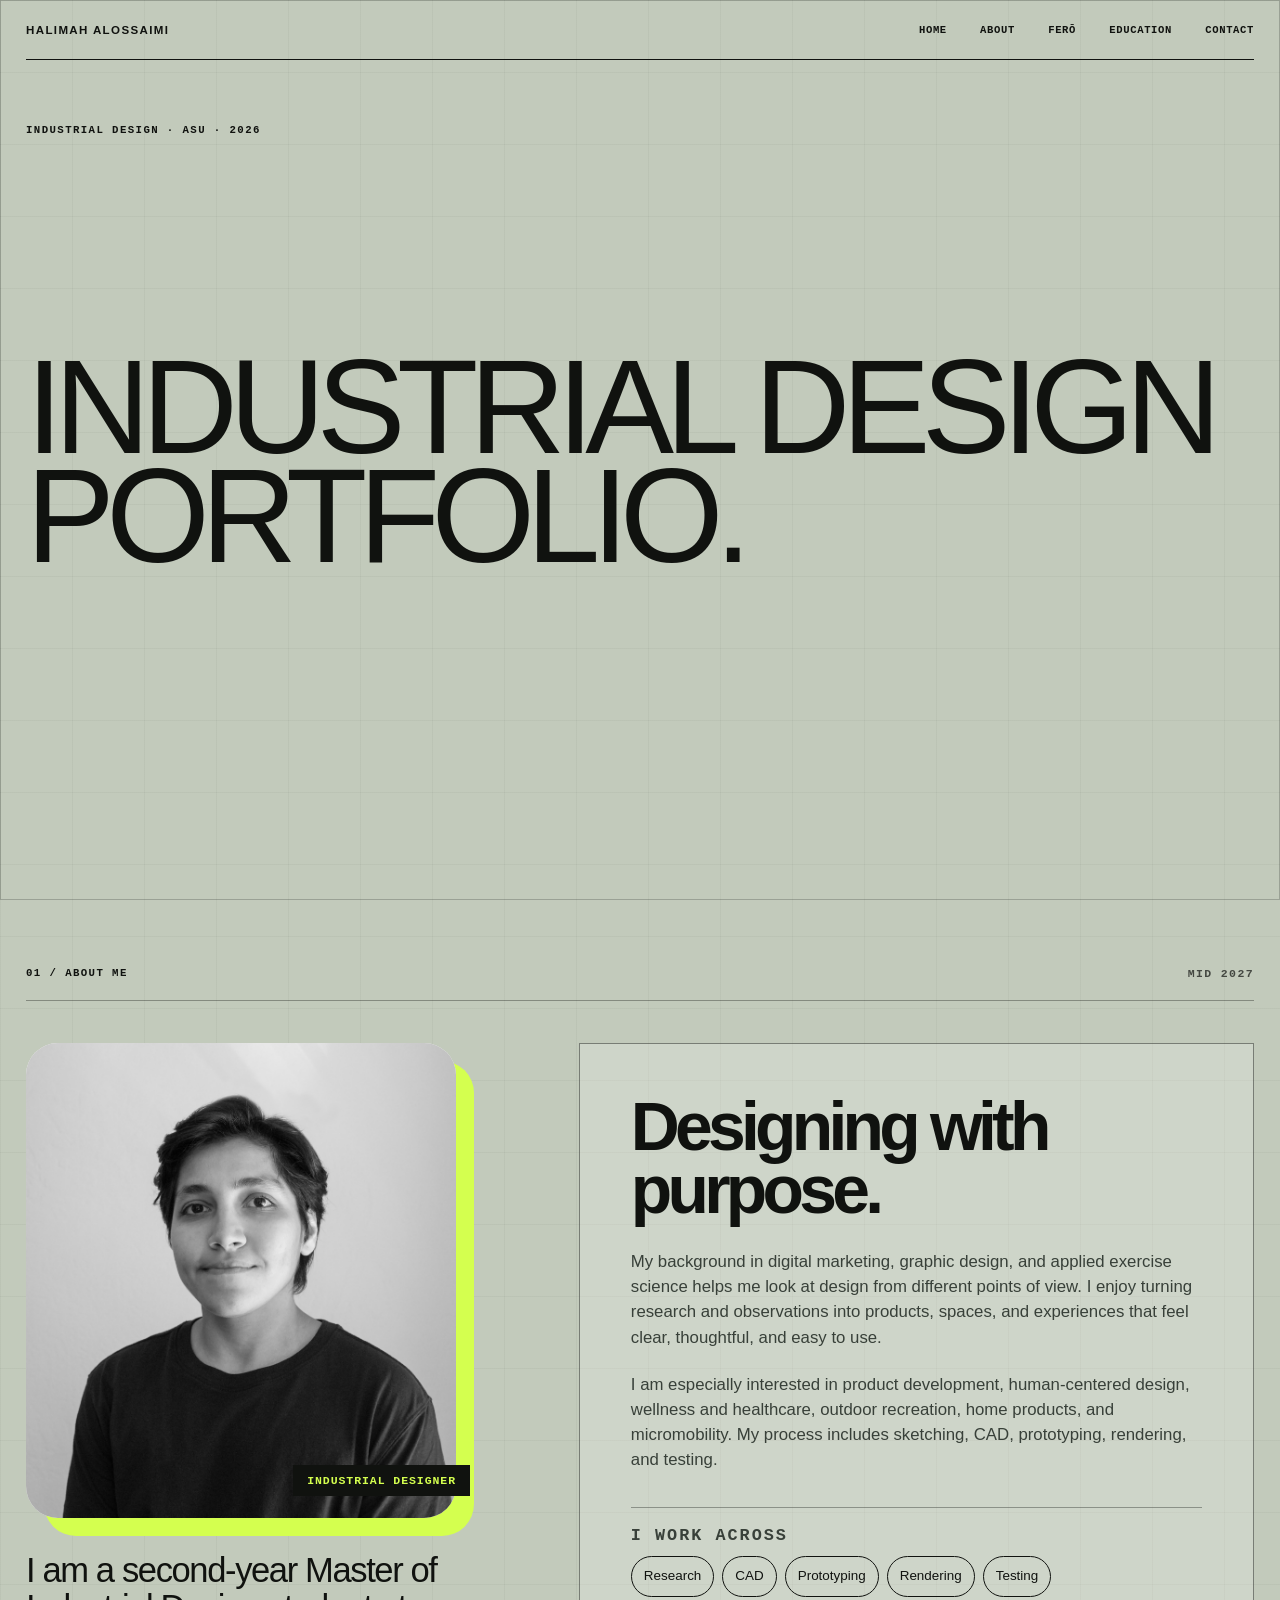
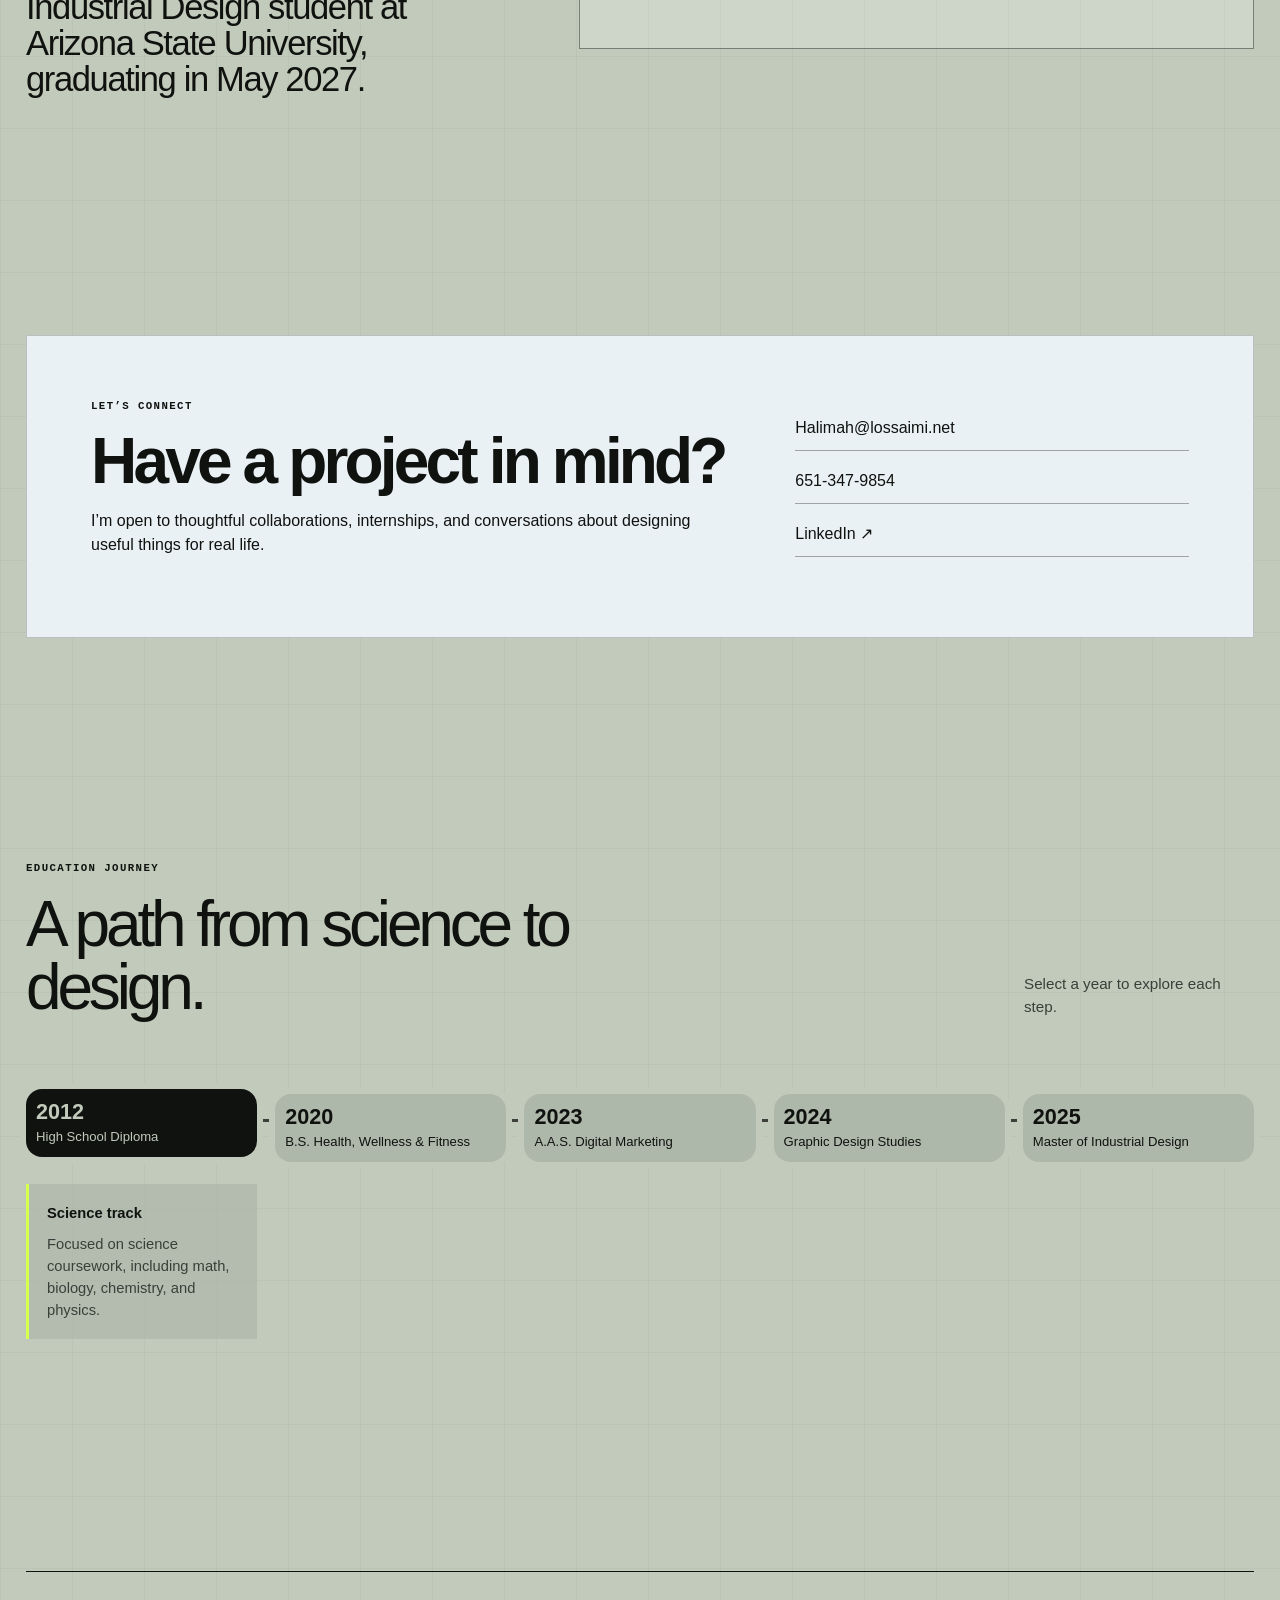
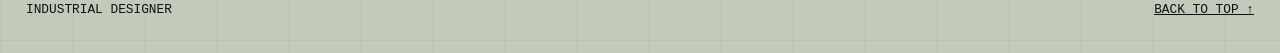
==== index.html @ 32bcb7f8 "Refresh homepage stylesheet for simplified hero" ====
<!doctype html>
<html lang="en">
<head>
  <meta charset="utf-8">
  <meta name="viewport" content="width=device-width, initial-scale=1">
  <meta name="description" content="Industrial design portfolio by Halimah Alossaimi.">
  <title>Halimah Alossaimi — Industrial Design Portfolio</title>
  <link rel="stylesheet" href="styles.css?v=clean-hero">
</head>
<body>
  <header class="site-header">
    <a class="wordmark" href="index.html">Halimah Alossaimi</a>
    <nav aria-label="Primary navigation">
      <a href="index.html">Home</a>
      <a href="#about">About</a>
      <a href="fero.html">Ferō</a>
      <a href="#education">Education</a>
      <a href="#contact">Contact</a>
    </nav>
  </header>

  <main>
    <section class="hero shell">
      <div class="particle-sphere" aria-hidden="true">
        <canvas id="hero-particle-sphere"></canvas>
      </div>
      <p class="eyebrow">Industrial Design · ASU · 2026</p>
      <h1>Industrial Design Portfolio.</h1>
        </section>

    

    <section id="about" class="about-section shell" aria-labelledby="about-title">
      <div class="about-topline">
        <p class="eyebrow">01 / About me</p>
        <p class="about-signature">MID 2027</p>
      </div>
      <div class="about-grid">
        <div class="about-lede">
          <div class="about-image-wrap">
            <img class="about-headshot" src="Headshot_HalimahAlossaimi.jpg?v=full" alt="Portrait of Halimah Alossaimi, an industrial design student.">
            <span class="about-image-label">Industrial designer</span>
          </div>
          <p>I am a second-year Master of Industrial Design student at Arizona State University, graduating in May 2027.</p>
        </div>
        <div class="body-copy about-copy">
          <h2 id="about-title">Designing with purpose.</h2>
          <p>My background in digital marketing, graphic design, and applied exercise science helps me look at design from different points of view. I enjoy turning research and observations into products, spaces, and experiences that feel clear, thoughtful, and easy to use.</p>
          <p>I am especially interested in product development, human-centered design, wellness and healthcare, outdoor recreation, home products, and micromobility. My process includes sketching, CAD, prototyping, rendering, and testing.</p>
          <div class="about-divider"></div>
          <p class="about-process-label">I work across</p>
          <ul class="about-tags" aria-label="Design interests">
            <li>Research</li><li>CAD</li><li>Prototyping</li><li>Rendering</li><li>Testing</li>
          </ul>
        </div>
      </div>
    </section>


    <section id="contact" class="contact-section shell" aria-labelledby="contact-title">
      <div class="contact-card">
        <div>
          <p class="eyebrow">Let’s connect</p>
          <h2 id="contact-title">Have a project in mind?</h2>
          <p>I’m open to thoughtful collaborations, internships, and conversations about designing useful things for real life.</p>
        </div>
        <div class="contact-details">
          <a href="mailto:Halimah@lossaimi.net">Halimah@lossaimi.net</a>
          <a href="tel:+16513479854">651-347-9854</a>
          <a href="https://www.linkedin.com/in/halimahalossaimi" target="_blank" rel="noreferrer">LinkedIn ↗</a>
        </div>
      </div>
    </section>

    <section id="education" class="education-section shell" aria-labelledby="education-title">
      <div class="section-heading">
        <div>
          <p class="eyebrow">Education journey</p>
          <h2 id="education-title">A path from science to design.</h2>
        </div>
        <p class="section-note">Select a year to explore each step.</p>
      </div>
      <div class="education-timeline" role="list">
        <article class="education-item is-active" role="listitem">
          <button class="education-node" type="button" aria-expanded="true" aria-controls="education-detail-2012">
            <span class="education-year">2012</span>
            <span class="education-degree">High School Diploma</span>
          </button>
          <div class="education-detail" id="education-detail-2012">
            <p class="education-focus">Science track</p>
            <p>Focused on science coursework, including math, biology, chemistry, and physics.</p>
          </div>
        </article>
        <article class="education-item" role="listitem">
          <button class="education-node" type="button" aria-expanded="false" aria-controls="education-detail-2020">
            <span class="education-year">2020</span>
            <span class="education-degree">B.S. Health, Wellness &amp; Fitness</span>
          </button>
          <div class="education-detail" id="education-detail-2020" hidden>
            <p class="education-focus">Human-centered foundation</p>
            <p>Human factors, movement science, and ergonomic awareness.</p>
          </div>
        </article>
        <article class="education-item" role="listitem">
          <button class="education-node" type="button" aria-expanded="false" aria-controls="education-detail-2023">
            <span class="education-year">2023</span>
            <span class="education-degree">A.A.S. Digital Marketing</span>
          </button>
          <div class="education-detail" id="education-detail-2023" hidden>
            <p class="education-focus">Communication and strategy</p>
            <p>Marketing strategy, digital communication, and branding fundamentals.</p>
          </div>
        </article>
        <article class="education-item" role="listitem">
          <button class="education-node" type="button" aria-expanded="false" aria-controls="education-detail-2024">
            <span class="education-year">2024</span>
            <span class="education-degree">Graphic Design Studies</span>
          </button>
          <div class="education-detail" id="education-detail-2024" hidden>
            <p class="education-focus">One-year completion</p>
            <p>Visual systems, typography, layout, and digital communication.</p>
          </div>
        </article>
        <article class="education-item" role="listitem">
          <button class="education-node" type="button" aria-expanded="false" aria-controls="education-detail-2025">
            <span class="education-year">2025</span>
            <span class="education-degree">Master of Industrial Design</span>
          </button>
          <div class="education-detail" id="education-detail-2025" hidden>
            <p class="education-focus">Arizona State University · expected May 2027</p>
            <p>Life-centered design, design research, CAD, prototyping, and testing.</p>
          </div>
        </article>
      </div>
    </section>
  </main>

  <footer class="site-footer shell">
    <p>Industrial Designer</p>
    <a href="#top">Back to top ↑</a>
  </footer>
  <script src="particle-sphere.js?v=2"></script>
  <script src="site-motion.js"></script>
  <script src="education-timeline.js?v=1"></script>
</body>
</html>
---- styles.css ----
:root {
  --ink: #302047;
  --muted: #61526e;
  --paper: #fff8ef;
  --panel: #eee4ff;
  --line: #d7c3e8;
  --blue: #7552ba;
  --orange: #e78360;
  --yellow: #f7cb55;
  --green: #83ba9e;
  --max: 1320px;
}

* { box-sizing: border-box; }
html { scroll-behavior: smooth; }
body {
  margin: 0;
  color: var(--ink);
  background: var(--paper);
  font-family: "Avenir Next", Avenir, "Helvetica Neue", Arial, sans-serif;
  line-height: 1.5;
}
img { display: block; width: 100%; height: auto; }
a { color: inherit; }
figure { margin: 0; }

.shell { width: min(calc(100% - 64px), var(--max)); margin-inline: auto; }
.site-header {
  position: relative;
  z-index: 20;
  width: min(calc(100% - 64px), var(--max));
  margin: 0 auto;
  padding: 28px 0;
  display: flex;
  justify-content: space-between;
  align-items: center;
  border-bottom: 1px solid var(--line);
}
.wordmark { font-size: 0.96rem; font-weight: 700; text-decoration: none; letter-spacing: -0.01em; }
.site-header nav { display: flex; gap: 28px; }
.site-header nav a { font-size: 0.83rem; text-decoration: none; color: var(--muted); }
.site-header nav a:hover, .site-header nav a[aria-current="page"] { color: var(--ink); }

.hero { padding: clamp(80px, 13vw, 180px) 0 clamp(72px, 10vw, 140px); }
.eyebrow { margin: 0 0 18px; color: var(--muted); font-size: 0.72rem; font-weight: 700; letter-spacing: 0.13em; text-transform: uppercase; }
h1, h2, h3 { margin: 0; letter-spacing: -0.045em; line-height: 0.98; }
.hero h1 { max-width: 1000px; font-size: clamp(3.2rem, 8vw, 7.6rem); font-weight: 500; }
.hero-copy { max-width: 620px; margin: 32px 0 0; color: var(--muted); font-size: clamp(1.05rem, 2vw, 1.35rem); }

.flower-section { padding-bottom: clamp(100px, 12vw, 170px); }
.section-heading { display: flex; justify-content: space-between; align-items: end; gap: 32px; margin-bottom: 36px; }
.section-heading h2, .two-column-text h2 { max-width: 730px; font-size: clamp(2.1rem, 5vw, 4.5rem); font-weight: 500; }
.compact-heading h2 { font-size: clamp(2rem, 4vw, 3.4rem); }
.instruction, .section-note { max-width: 430px; margin: 0; color: var(--muted); font-size: 0.95rem; }
.flower-field {
  position: relative;
  min-height: min(64vh, 680px);
  overflow: hidden;
  cursor: crosshair;
  touch-action: manipulation;
  border: 1px solid var(--line);
  border-radius: 28px;
  background:
    linear-gradient(180deg, rgba(138,164,188,.09), rgba(255,255,255,.25) 45%, rgba(127,157,132,.12)),
    var(--panel);
  isolation: isolate;
}
.flower-field:focus-visible { outline: 3px solid var(--blue); outline-offset: 4px; }
.field-note { position: absolute; left: 24px; bottom: 18px; color: #778079; font-size: 0.72rem; letter-spacing: 0.08em; text-transform: uppercase; }
.flower { position: absolute; width: 1px; height: 1px; pointer-events: none; animation: none; }
.petal { position: absolute; left: 50%; top: 50%; width: var(--pw); height: var(--ph); margin-left: calc(var(--pw) / -2); margin-top: calc(var(--ph) * -1); transform-origin: 50% 100%; background: hsl(var(--hue) 72% 66% / .92); border: 1px solid hsl(var(--hue) 45% 48% / .32); }
.flower.rounded .petal { border-radius: 55% 55% 45% 45%; }
.flower.pointed .petal { border-radius: 75% 12% 75% 18%; }
.flower.lobed .petal { border-radius: 65% 35% 62% 38% / 55% 52% 48% 45%; box-shadow: inset 6px 0 0 rgba(255,255,255,.11); }
.flower.narrow .petal { border-radius: 80% 20% 75% 25%; }
.flower-center { position: absolute; left: 50%; top: 50%; width: var(--center); height: var(--center); border-radius: 50%; transform: translate(-50%,-50%); background: hsl(var(--center-hue) 78% 60%); border: 2px solid rgba(71,57,28,.16); z-index: 2; }
@keyframes bloom { from { opacity: 0; transform: scale(.18) rotate(-8deg); } to { opacity: 1; transform: scale(1) rotate(0); } }
@media (prefers-reduced-motion: reduce) { html { scroll-behavior: auto; } .flower { animation: none; } }

.work-section { padding-bottom: clamp(100px, 12vw, 170px); }
.project-grid { display: grid; grid-template-columns: 1fr 1fr; gap: clamp(24px, 4vw, 56px); }
.project-card { text-decoration: none; }
.project-image { overflow: hidden; border-radius: 22px; background: var(--panel); }
.project-image.square { aspect-ratio: 1; }
.project-image.landscape { aspect-ratio: 1; }
.project-image img { height: 100%; object-fit: contain; transition: transform .5s ease; }
.project-image.landscape img { object-position: center; }
.project-card:hover .project-image img { transform: scale(1.025); }
.project-meta { display: flex; justify-content: space-between; align-items: end; padding-top: 18px; }
.project-type { margin: 0 0 8px; color: var(--muted); font-size: 0.77rem; text-transform: uppercase; letter-spacing: .08em; }
.project-meta h3 { font-size: clamp(1.65rem, 3vw, 2.6rem); font-weight: 500; }
.project-meta span { font-size: 1.5rem; }

.project-hero { padding: clamp(64px, 9vw, 120px) 0 0; }
.project-intro { display: grid; grid-template-columns: 1.25fr .75fr; gap: clamp(48px, 9vw, 130px); align-items: end; margin-bottom: clamp(56px, 8vw, 100px); }
.project-intro h1 { font-size: clamp(4rem, 10vw, 9rem); font-weight: 500; }
.project-intro > p { max-width: 520px; margin: 0; color: var(--muted); font-size: clamp(1rem, 1.7vw, 1.25rem); }
.album-feature { width: min(100%, 980px); margin-inline: auto; }
.album-feature img { border-radius: 20px; }
figcaption { padding-top: 12px; color: var(--muted); font-size: 0.76rem; }
.hero-wide img, .wide-media img { border-radius: 20px; }
.hero-wide img { aspect-ratio: 16 / 9; object-fit: cover; }

.case-section { padding-top: clamp(100px, 12vw, 170px); }
.two-column-text { display: grid; grid-template-columns: 1fr 1fr; gap: clamp(48px, 9vw, 140px); }
.body-copy p { max-width: 600px; margin: 0 0 22px; color: var(--muted); font-size: clamp(1rem, 1.6vw, 1.2rem); }
.wide-media img { max-height: 780px; object-fit: cover; }
.iteration-grid { display: grid; grid-template-columns: repeat(4, 1fr); gap: 20px; }
.iteration-grid img, .plan-grid img, .environment-grid img { border-radius: 16px; }
.plan-grid { display: grid; grid-template-columns: 1fr 1fr; gap: 24px; }
.environment-grid { display: grid; grid-template-columns: 1.45fr .8fr; gap: 24px; align-items: start; }
.environment-grid img { aspect-ratio: 16/10; object-fit: cover; }
.environment-grid figure:last-child img { aspect-ratio: 4/5; }
.reflection-block { margin-top: clamp(100px, 12vw, 170px); padding: clamp(48px, 7vw, 90px); border-radius: 28px; background: #e3d7fa; }
.reflection-block h2 { max-width: 980px; font-size: clamp(2.2rem, 5.5vw, 5rem); font-weight: 500; }
.reflection-block > p:not(.eyebrow) { max-width: 720px; margin: 32px 0 0; color: #514060; font-size: clamp(1rem, 1.7vw, 1.25rem); }
.reflection-block .disclaimer { font-size: .82rem !important; }
.project-next { display: flex; justify-content: space-between; gap: 24px; padding-top: 80px; }
.project-next a { text-decoration-thickness: 1px; text-underline-offset: 5px; }
.site-footer { display: flex; justify-content: space-between; gap: 24px; margin-top: 120px; padding: 28px 0 34px; border-top: 1px solid var(--line); color: var(--muted); font-size: .8rem; }
.site-footer p { margin: 0; }

@media (max-width: 780px) {
  .shell, .site-header { width: min(calc(100% - 36px), var(--max)); }
  .site-header { padding: 22px 0; align-items: flex-start; }
  .site-header nav { gap: 9px; flex-direction: column; align-items: flex-end; }
  .site-header nav a { font-size: .75rem; }
  .hero { padding-top: 70px; }
  .hero h1 { font-size: clamp(2.7rem, 14.4vw, 4.8rem); }
  .section-heading, .project-intro, .two-column-text { display: grid; grid-template-columns: 1fr; gap: 24px; }
  .flower-field { min-height: 520px; border-radius: 20px; }
  .project-grid, .plan-grid, .environment-grid { grid-template-columns: 1fr; gap: 44px; }
  .project-image.landscape { aspect-ratio: 1.15; }
  .project-intro h1 { font-size: clamp(3.5rem, 18vw, 6rem); }
  .iteration-grid { grid-template-columns: 1fr 1fr; }
  .environment-grid figure:last-child img { aspect-ratio: 16/10; }
  .reflection-block { padding: 36px 24px; border-radius: 20px; }
  .project-next, .site-footer { flex-direction: column; align-items: flex-start; }
  .site-footer { margin-top: 90px; }
}

/* Playful portfolio palette */
body { background: radial-gradient(ellipse at 90% 0%, #eedfff 0%, transparent 42rem), radial-gradient(ellipse at 0% 32rem, #ffe3ca 0%, transparent 38rem), var(--paper); }
.hero h1, .project-intro h1 { color: #68459b; }
.eyebrow { color: #76502f; }
.site-header nav { gap: 12px; flex-wrap: wrap; justify-content: flex-end; }
.site-header nav a { display: inline-block; padding: 9px 15px; border-radius: 999px; background: #eee1ff; color: #493164; }
.site-header nav a:nth-child(2) { background: #ffd8c8; color: #713c32; }
.site-header nav a:nth-child(3) { background: #d9eee1; color: #2d5941; }
.site-header nav a:nth-child(4) { background: #ffe39b; color: #5d461d; }
.site-header nav a:hover, .site-header nav a[aria-current="page"] { background: #68459b; color: #fff; }
a:focus-visible { outline: 3px solid #68459b; outline-offset: 4px; }
.flower-field { background: linear-gradient(150deg, #e7d9ff 0%, #ffe5d8 50%, #e2efcc 100%); border-color: #cbb4e4; }
.instruction { padding: 10px 16px; border-radius: 999px; background: #ffe39b; color: #65491d; }
.project-card { background: #ffe3d4; border-radius: 24px; padding: 16px; }
.project-card:nth-child(2) { background: #dceee0; }
.project-card:nth-child(3) { background: #e6dcfa; }
.project-meta { padding: 18px 4px 8px; }
.project-card:first-child h3 { color: #8a3e38; }
.project-card:nth-child(2) h3 { color: #2f6049; }
.project-card:nth-child(3) h3 { color: #68459b; }
.reflection-block { background: linear-gradient(120deg, #e5d7fb, #f8dfeb); }
.project-next a { padding: 12px 20px; border-radius: 999px; background: #ffe39b; color: #59401d; }
.site-footer { border-top: 3px solid #d7c3e8; }
::selection { background: #f7cb55; color: #302047; }
.proposal-preview { position: relative; display: flex; flex-direction: column; justify-content: center; align-items: center; padding: 30px; background: #2f2144; color: #fff8ef; }
.preview-kicker { position: absolute; top: 24px; left: 24px; font: 700 .68rem/1 monospace; color: #f7cb55; letter-spacing: .08em; }
.preview-object, .preview-shadow { font-size: clamp(3.2rem, 7vw, 6.5rem); font-weight: 800; letter-spacing: -.07em; line-height: .75; }
.preview-shadow { color: #e78360; opacity: .75; transform: translate(10px, -6px); }
.preview-question { position: absolute; bottom: 24px; font-size: .82rem; }

/* MISREAD proposal */
.proposal-page { --proposal-dark:#2f2144; --proposal-cream:#fff8ef; --proposal-coral:#e78360; --proposal-yellow:#f7cb55; --proposal-green:#83ba9e; }
.proposal-hero { padding: clamp(70px, 10vw, 135px) 0 90px; }
.proposal-title-block { max-width: 980px; margin-bottom: 54px; }
.proposal-title-block h1 { font-size: clamp(5rem, 15vw, 12rem); font-weight: 800; color: var(--proposal-dark); letter-spacing: -.085em; }
.proposal-title-block h1 span { color: var(--proposal-coral); }
.proposal-tagline { max-width: 680px; margin: 30px 0 0; font-size: clamp(1.25rem, 2.6vw, 2rem); color: var(--muted); }
.misread-visual { position: relative; min-height: 610px; display: grid; grid-template-columns: 1.15fr .85fr; overflow: hidden; border-radius: 30px; background: var(--proposal-dark); color: var(--proposal-cream); box-shadow: 0 28px 80px rgba(48,32,71,.18); }
.system-bar { position: absolute; z-index: 4; inset: 0 0 auto; display: flex; justify-content: space-between; padding: 20px 24px; border-bottom: 1px solid rgba(255,255,255,.18); font: 700 .72rem/1 monospace; letter-spacing: .1em; }
.pulse-dot { color: var(--proposal-yellow); }
.scan-object { position: relative; display: grid; place-items: center; background: #f1e7ff; overflow: hidden; }
.object-cup { position: relative; width: 210px; height: 190px; border: 12px solid var(--proposal-dark); border-radius: 10px 10px 75px 75px; background: #fff8ef; transform: rotate(-3deg); }
.object-cup i { position: absolute; right: -78px; top: 32px; width: 76px; height: 82px; border: 12px solid var(--proposal-dark); border-left: 0; border-radius: 0 50% 50% 0; }
.scan-line { position: absolute; left: 0; right: 0; height: 4px; background: var(--proposal-coral); box-shadow: 0 0 24px var(--proposal-coral); animation: scan 3s ease-in-out infinite; }
@keyframes scan { 0%,100% { top: 22%; } 50% { top: 78%; } }
.system-result { display: flex; flex-direction: column; justify-content: center; padding: 70px; }
.system-result small, .system-result span { font: 700 .7rem/1.4 monospace; color: var(--proposal-yellow); letter-spacing: .1em; }
.system-result strong { margin: 24px 0; font-size: clamp(3rem, 6vw, 6rem); line-height: .88; letter-spacing: -.06em; color: var(--proposal-coral); text-shadow: 7px 7px 0 rgba(247,203,85,.18); }
.visual-actions { position: absolute; right: 28px; bottom: 26px; display: flex; gap: 10px; }
.visual-actions span { padding: 10px 14px; border: 1px solid rgba(255,255,255,.35); border-radius: 999px; font: 700 .64rem/1 monospace; }
.hero-experience { max-width: 840px; margin: 42px 0 0 auto; color: var(--muted); font-size: clamp(1.05rem, 1.8vw, 1.35rem); }
.proposal-index { position: sticky; top: 0; z-index: 10; display: flex; gap: 9px; overflow-x: auto; padding-top: 16px; padding-bottom: 16px; background: rgba(255,248,239,.92); backdrop-filter: blur(12px); border-block: 1px solid var(--line); }
.proposal-index a { flex: 0 0 auto; padding: 9px 13px; border-radius: 999px; text-decoration: none; background: #eee1ff; font-size: .74rem; }
.proposal-section { padding-top: clamp(100px, 13vw, 180px); scroll-margin-top: 80px; }
.proposal-section-head { display: grid; grid-template-columns: 90px 1fr; gap: 24px; margin-bottom: 60px; }
.section-number { margin: 0; font: 700 1rem/1 monospace; color: var(--proposal-coral); }
.proposal-section h2 { max-width: 930px; font-size: clamp(3rem, 7vw, 6.6rem); font-weight: 500; }
.proposal-section h3 { font-size: clamp(1.5rem, 3vw, 2.4rem); font-weight: 500; line-height: 1.05; }
.proposal-section h4 { margin: 14px 0 8px; font-size: 1.2rem; }
.case-study-lead { display: grid; grid-template-columns: .72fr 1.28fr; gap: clamp(40px, 8vw, 120px); align-items: center; }
.case-study-mark { aspect-ratio: 1; display: grid; place-content: center; text-align: center; position: relative; border-radius: 50%; background: var(--proposal-yellow); color: var(--proposal-dark); }
.case-study-mark span { font-size: clamp(5rem, 12vw, 10rem); font-weight: 800; line-height: .8; }
.case-study-mark small { margin-top: 20px; font: 700 .78rem/1 monospace; letter-spacing: .18em; }
.case-study-mark .scribble { position: absolute; right: 6%; bottom: 4%; font-size: 7rem; color: var(--proposal-coral); transform: rotate(-14deg); }
.source-links { display: flex; flex-wrap: wrap; gap: 10px; margin-top: 28px; }
.source-links a { padding: 10px 15px; border-radius: 999px; background: #eee1ff; text-underline-offset: 3px; font-size: .8rem; }
.proposal-subsection { padding-top: 90px; }
.moment-grid, .evidence-grid, .concept-grid { display: grid; grid-template-columns: repeat(3,1fr); gap: 18px; margin-top: 30px; }
.moment-grid article, .evidence-card, .concept-grid article { min-height: 260px; padding: 30px; border-radius: 22px; background: #eee1ff; }
.moment-grid article:nth-child(2), .evidence-card:nth-child(2), .concept-grid article:nth-child(2) { background: #ffe0d2; }
.moment-grid article:nth-child(3), .evidence-card:nth-child(3), .concept-grid article:nth-child(3) { background: #dceee0; }
.moment-grid article > span { font: 700 .8rem/1 monospace; color: var(--proposal-coral); }
.moment-grid p, .evidence-card p, .concept-grid p { color: var(--muted); }
.event-list { list-style: none; margin: 30px 0 0; padding: 0; border-top: 1px solid var(--line); }
.event-list li { display: grid; grid-template-columns: 70px 1fr; padding: 20px 0; border-bottom: 1px solid var(--line); font-size: clamp(1rem, 2vw, 1.3rem); }
.event-list span { font: 700 .8rem/1.8 monospace; color: var(--proposal-coral); }
.exchange { margin-top: 56px; padding: clamp(30px, 5vw, 65px); border-radius: 28px; background: var(--proposal-dark); color: var(--proposal-cream); }
.exchange-line { display: grid; grid-template-columns: 62px 1fr; gap: 24px; padding: 20px 0; border-bottom: 1px solid rgba(255,255,255,.14); }
.exchange-line:last-child { border: 0; }
.exchange-line span { font: 700 .75rem/1.6 monospace; color: var(--proposal-yellow); }
.exchange-line p { max-width: 820px; margin: 0; font-size: clamp(1rem, 1.7vw, 1.25rem); }
.me-line p { color: #ffd7c7; }
.decision-callout { margin-top: 24px; padding: clamp(30px, 5vw, 65px); border-radius: 28px; background: var(--proposal-yellow); }
.decision-callout > p:last-child { max-width: 900px; margin: 0; font-size: clamp(1.3rem, 3vw, 2.3rem); line-height: 1.2; }
.concept-grid { grid-template-columns: 1fr 1fr; }
.concept-grid article:nth-child(4) { background: #fff0b9; }
.flowchart { display: grid; grid-template-columns: 1fr auto 1fr auto 1fr auto 1fr auto 1fr; gap: 10px; align-items: center; padding: 34px; overflow-x: auto; border-radius: 24px; background: var(--proposal-dark); color: var(--proposal-cream); }
.flowchart > div { min-width: 150px; }
.flowchart small { font: 700 .62rem/1 monospace; color: var(--proposal-yellow); }
.flowchart strong { display: block; margin-top: 12px; font-size: 1.35rem; }
.flowchart p { margin: 7px 0 0; color: #cfc4da; font-size: .78rem; }
.flowchart i { color: var(--proposal-coral); font-style: normal; font-size: 1.5rem; }
.storyboard { display: grid; grid-template-columns: repeat(5,1fr); gap: 14px; margin-top: 54px; }
.story-frame { aspect-ratio: 4/5; display: flex; flex-direction: column; justify-content: space-between; padding: 18px; border-radius: 18px; background: #eee1ff; overflow: hidden; }
.story-frame span { font: 700 .58rem/1 monospace; }
.story-frame b { font-size: clamp(1.2rem, 2.5vw, 2rem); line-height: .95; }
.story-frame em { align-self: flex-end; font-style: normal; font-size: 2.3rem; color: var(--proposal-coral); }
.frame-three, .frame-four { background: var(--proposal-dark); color: var(--proposal-cream); }
.frame-four b { color: var(--proposal-coral); text-shadow: 5px 5px 0 rgba(247,203,85,.2); }
.frame-five { background: var(--proposal-green); }
.controls-row { display: grid; grid-template-columns: repeat(4,1fr); gap: 12px; margin-top: 44px; }
.controls-row span { padding: 18px; border-top: 3px solid var(--proposal-coral); color: var(--muted); font-size: .82rem; }
.controls-row b { display: block; margin-bottom: 7px; color: var(--ink); }
.style-grid { display: grid; grid-template-columns: 1fr 1fr; gap: 18px; }
.style-grid > article { min-height: 330px; padding: 30px; border-radius: 22px; background: #eee1ff; }
.style-grid > article:nth-child(2) { background: #ffe0d2; }
.style-grid > article:nth-child(3) { background: #dceee0; }
.style-grid > article:nth-child(4) { background: #fff0b9; }
.style-grid p { color: var(--muted); }
.swatches { display: grid; grid-template-columns: repeat(5,1fr); gap: 6px; margin: 28px 0; }
.swatches span { min-height: 125px; display: flex; align-items: flex-end; padding: 8px; background: var(--swatch); border: 1px solid rgba(48,32,71,.15); border-radius: 12px; font: 700 .58rem/1 monospace; }
.type-sample { margin-top: 28px; }
.type-sample span { font: 700 .68rem/1 monospace; color: var(--proposal-coral); }
.type-sample strong { display: block; max-width: 480px; margin: 22px 0; font-size: clamp(2.2rem, 4vw, 4rem); line-height: .9; }
.motion-sample { position: relative; min-height: 150px; margin: 22px 0; display: grid; place-content: center; }
.motion-sample span { grid-area: 1/1; font-size: 4rem; font-weight: 800; }
.motion-sample span:nth-child(2) { color: var(--proposal-coral); transform: translate(15px,9px); opacity: .7; }
.motion-sample i { position: absolute; left: 8%; right: 8%; top: 50%; height: 3px; background: var(--proposal-yellow); }
.sound-list { list-style: none; padding: 0; }
.sound-list li { padding: 12px 0; border-bottom: 1px solid rgba(48,32,71,.15); }
.reference-strip { margin-top: 24px; padding: 28px; border: 1px solid var(--line); border-radius: 20px; }
.reference-strip p { margin: 8px 0; color: var(--muted); }
.week-grid { display: grid; grid-template-columns: 1fr 1fr; gap: 20px; }
.week-grid article { padding: clamp(30px, 5vw, 58px); border-radius: 28px; background: #eee1ff; }
.week-grid article:nth-child(2) { background: #dceee0; }
.week-grid article > span { font: 700 .72rem/1 monospace; color: var(--proposal-coral); }
.week-grid ul { padding-left: 20px; color: var(--muted); }
.week-grid li { margin: 10px 0; }
.week-grid p { margin-top: 28px; }

@media (max-width: 900px) {
  .misread-visual { grid-template-columns: 1fr; }
  .scan-object { min-height: 360px; }
  .system-result { min-height: 300px; padding: 44px; }
  .case-study-lead, .style-grid, .week-grid { grid-template-columns: 1fr; }
  .case-study-mark { width: min(100%, 440px); justify-self: center; }
  .moment-grid, .evidence-grid { grid-template-columns: 1fr; }
  .storyboard { grid-template-columns: repeat(2,1fr); }
  .controls-row { grid-template-columns: 1fr 1fr; }
}
@media (max-width: 780px) {
  .site-header nav { gap: 6px; max-width: 65%; }
  .site-header nav a { padding: 6px 11px; }
  .project-card { padding: 12px; }
  .proposal-section-head { grid-template-columns: 44px 1fr; }
  .proposal-title-block h1 { font-size: clamp(4rem, 24vw, 7rem); }
  .concept-grid { grid-template-columns: 1fr; }
}
@media (max-width: 520px) {
  .storyboard, .controls-row { grid-template-columns: 1fr; }
  .misread-visual { min-height: 640px; }
  .system-result { padding: 34px 24px 70px; }
  .visual-actions { left: 20px; right: auto; }
  .proposal-section-head { display: block; }
  .section-number { margin-bottom: 16px; }
  .swatches { grid-template-columns: repeat(2,1fr); }
  .swatches span { min-height: 90px; }
}

@media (max-width: 480px) {
  .iteration-grid { grid-template-columns: 1fr; gap: 34px; }
  .album-feature img, .hero-wide img, .wide-media img { border-radius: 14px; }
}

/* Same Street proposal */
.same-street-page {
  --street-ink: #302443;
  --street-human: #7ec8c8;
  --street-sunset: #ffd5ae;
  --street-zombie: #9bd35b;
  --street-attack: #ff704d;
  --street-night: #3b315c;
}
.same-street-page .proposal-title-block h1 { line-height: .78; }
.same-street-page .proposal-title-block h1 span { color: var(--street-attack); }
.street-visual {
  position: relative;
  min-height: 650px;
  overflow: hidden;
  border: 10px solid var(--street-ink);
  border-radius: 32px;
  background: linear-gradient(#93d9db 0 58%, #d1e89b 58% 72%, #e9b985 72%);
  box-shadow: 0 28px 80px rgba(48,32,71,.18);
  transition: background .45s ease, filter .45s ease;
}
.street-sky { position: absolute; inset: 0 0 42%; background: linear-gradient(#8ed8e2, #ffd4aa); }
.street-sky::after { content:""; position:absolute; right:9%; top:12%; width:90px; aspect-ratio:1; border-radius:50%; background:#ffe76d; box-shadow:0 0 0 20px rgba(255,231,109,.18); }
.cloud { position:absolute; width:120px; height:34px; border-radius:40px; background:rgba(255,255,255,.72); }
.cloud::before,.cloud::after { content:""; position:absolute; border-radius:50%; background:inherit; }
.cloud::before { width:52px; height:52px; left:18px; bottom:0; }
.cloud::after { width:72px; height:72px; right:12px; bottom:0; }
.cloud-a { left:12%; top:15%; }
.cloud-b { left:55%; top:25%; transform:scale(.7); }
.street-houses { position:absolute; left:0; right:0; bottom:28%; height:270px; display:flex; align-items:flex-end; justify-content:space-around; }
.house { position:relative; width:190px; height:145px; border:8px solid var(--street-ink); border-radius:16px 16px 3px 3px; background:#fff3cf; box-shadow:10px 10px 0 rgba(48,36,67,.15); }
.house::before { content:""; position:absolute; z-index:-1; width:138px; height:138px; left:17px; top:-72px; transform:rotate(45deg); border:8px solid var(--street-ink); border-radius:18px; background:#f48d69; }
.house::after { content:""; position:absolute; left:22px; top:52px; width:42px; height:44px; border:6px solid var(--street-ink); background:#8ed8e2; box-shadow:92px 0 0 -6px #8ed8e2, 92px 0 0 0 var(--street-ink); }
.house i { position:absolute; left:76px; bottom:0; width:44px; height:72px; border:6px solid var(--street-ink); border-bottom:0; background:#b57353; }
.house-b { transform:scale(.82); background:#e8ddff; }
.house-b::before { background:#f5c95d; }
.house-c { transform:scale(.7); background:#d9f0bd; }
.tree { position:relative; width:38px; height:120px; border:7px solid var(--street-ink); border-bottom:0; background:#9a6849; }
.tree::before { content:""; position:absolute; left:50%; top:-88px; width:130px; height:130px; border:8px solid var(--street-ink); border-radius:48% 52% 45% 55%; background:#71bf70; transform:translateX(-50%) rotate(-7deg); }
.street-ground { position:absolute; inset:auto 0 0; height:29%; border-top:9px solid var(--street-ink); background:#e8b179; }
.street-ground::before,.street-ground::after { content:""; position:absolute; left:0; right:0; height:7px; background:rgba(48,36,67,.25); }
.street-ground::before { top:35%; }.street-ground::after { top:66%; }
.street-ground span { position:absolute; width:34px; height:13px; border-radius:50%; background:#fff0ca; top:24%; }
.street-ground span:nth-child(1){left:18%}.street-ground span:nth-child(2){left:48%;top:57%}.street-ground span:nth-child(3){left:78%;top:30%}
.runner { position:absolute; z-index:3; bottom:19%; width:78px; height:150px; filter:drop-shadow(8px 10px 0 rgba(48,36,67,.18)); }
.runner i { position:absolute; display:block; border:7px solid var(--street-ink); }
.runner .head { left:14px; top:0; width:58px; height:58px; border-radius:50%; background:#f0af88; }
.runner .head::before { content:""; position:absolute; left:7px; top:-15px; width:40px; height:25px; border-radius:50% 60% 20% 15%; background:var(--street-ink); }
.runner .body { left:20px; top:52px; width:48px; height:62px; border-radius:18px; background:#ffe06f; transform:rotate(-9deg); }
.runner .arm { left:0; top:65px; width:57px; height:19px; border-radius:20px; background:#f0af88; transform:rotate(-30deg); }
.runner .leg { left:23px; top:106px; width:64px; height:22px; border-radius:20px; background:#7157ad; transform:rotate(33deg); }
.human-runner { left:62%; animation:street-run .55s ease-in-out infinite alternate; }
.zombie-runner { transform:scale(.88); }
.zombie-runner .head { background:#9bd35b; }
.zombie-runner .head::after { content:""; position:absolute; right:6px; top:22px; width:7px; height:7px; border-radius:50%; background:var(--street-ink); box-shadow:-20px 0 var(--street-ink); }
.zombie-runner .body { background:#8c6bb9; }
.zombie-runner .arm { background:#9bd35b; transform:rotate(-8deg); }
.zombie-one { left:18%; bottom:18%; animation:street-run .5s ease-in-out infinite alternate-reverse; }
.zombie-two { left:32%; bottom:18%; transform:scale(.78); animation:street-run .62s ease-in-out infinite alternate; }
@keyframes street-run { to { translate:0 -8px; } }
.chase-ui { position:absolute; z-index:6; left:24px; right:24px; top:24px; display:grid; grid-template-columns:1fr auto; gap:8px; align-items:end; padding:17px 20px; border:4px solid var(--street-ink); border-radius:18px; background:rgba(255,248,239,.9); color:var(--street-ink); }
.chase-ui span { font:700 .66rem/1.2 monospace; letter-spacing:.08em; }
.chase-ui strong { grid-row:1/3; grid-column:2; font-size:clamp(2rem,5vw,4.5rem); line-height:.8; letter-spacing:-.06em; color:var(--street-attack); }
.perspective-toggle { position:absolute; z-index:8; right:24px; bottom:24px; padding:13px 18px; border:4px solid var(--street-ink); border-radius:999px; background:#fff8ef; color:var(--street-ink); font:700 .76rem/1 monospace; cursor:pointer; }
.perspective-toggle:hover,.perspective-toggle:focus-visible { background:var(--street-ink); color:#fff; }
.street-visual[data-mode="zombie"] { background:linear-gradient(#6d5790 0 58%, #9bd35b 58% 72%, #5f3b67 72%); filter:saturate(1.15); }
.street-visual[data-mode="zombie"] .street-sky { background:linear-gradient(#6d5790,#ff805d); }
.street-visual[data-mode="zombie"] .human-runner { left:20%; }
.street-visual[data-mode="zombie"] .zombie-one { left:63%; transform:scale(1); }
.street-visual[data-mode="zombie"] .zombie-two { opacity:0; }
.street-visual[data-mode="zombie"] .chase-ui { background:rgba(45,25,65,.9); color:#fff8ef; }
.street-visual[data-mode="zombie"] .chase-ui strong { color:var(--street-zombie); }
.street-case-mark { background:var(--street-human); }
.street-case-mark .run-mark { position:absolute; right:3%; bottom:5%; font-size:6rem; color:var(--street-attack); transform:rotate(-8deg); }
.play-moment-grid { display:grid; grid-template-columns:repeat(3,1fr); gap:18px; margin-top:30px; }
.play-moment-grid figure { overflow:hidden; border:1px solid var(--line); border-radius:20px; background:#fff; }
.play-moment-grid img { aspect-ratio:16/9; object-fit:cover; filter:grayscale(1) sepia(.12) hue-rotate(200deg); }
.play-moment-grid figcaption { min-height:135px; padding:20px; font-size:.84rem; }
.play-moment-grid figcaption b { display:block; margin-bottom:7px; color:var(--ink); font-size:1rem; }
.image-credit { margin-top:12px; color:var(--muted); font-size:.72rem; }
.event-table { margin-top:30px; border:1px solid var(--line); border-radius:20px; overflow:hidden; }
.event-table > div { display:grid; grid-template-columns:.8fr 1fr 1fr; }
.event-table span { padding:18px; border-right:1px solid var(--line); border-bottom:1px solid var(--line); color:var(--muted); }
.event-table span:last-child { border-right:0; }
.event-table > div:last-child span { border-bottom:0; }
.event-table .event-head { background:var(--street-ink); }
.event-table .event-head span { color:#fff8ef; font:700 .7rem/1.2 monospace; text-transform:uppercase; letter-spacing:.06em; }
.street-takeaway { background:var(--street-sunset); }
.narrative-block { display:grid; grid-template-columns:1fr 1fr; gap:40px; margin-top:24px; padding:clamp(30px,5vw,60px); border-radius:26px; background:var(--street-ink); color:#fff8ef; }
.narrative-block p { margin:0; font-size:clamp(1rem,1.8vw,1.3rem); }
.street-storyboard .street-board { position:relative; aspect-ratio:4/5; display:flex; flex-direction:column; justify-content:space-between; overflow:hidden; padding:18px; border-radius:18px; background:#ffd5ae; color:var(--street-ink); }
.street-board span { font:700 .58rem/1 monospace; letter-spacing:.08em; }
.street-board b { position:relative; z-index:2; font-size:clamp(1.15rem,2vw,1.8rem); line-height:.95; }
.street-board em { align-self:flex-end; font-style:normal; font-size:3rem; }
.mini-scene { position:relative; height:55%; border-top:4px solid var(--street-ink); }
.mini-house { position:absolute; left:8%; bottom:0; width:54%; height:56%; background:#fff2cf; border:4px solid var(--street-ink); }
.mini-house::before { content:""; position:absolute; left:12%; top:-32%; width:70%; height:60%; transform:rotate(45deg); background:#ff805d; border:4px solid var(--street-ink); z-index:-1; }
.mini-human,.mini-zombie { position:absolute; bottom:0; width:20px; height:52px; border-radius:20px 20px 7px 7px; border:4px solid var(--street-ink); }
.mini-human { right:23%; background:#ffe06f; }.mini-zombie { right:2%; background:#9bd35b; }
.board-panic { background:#3b315c!important; color:#fff!important; }
.board-attack { background:#9bd35b!important; }
.board-reset { background:#7ec8c8!important; }
.board-ending { background:linear-gradient(135deg,#3b315c 50%,#9bd35b 50%)!important; color:#fff!important; }
.speed-lines { position:absolute; inset:45% 12% auto; height:4px; background:currentColor; box-shadow:0 18px currentColor,0 36px currentColor; transform:skewX(-25deg); opacity:.5; }
.compact-subsection { padding-top:70px; }
.rules-grid { display:grid; grid-template-columns:repeat(3,1fr); gap:12px; margin-top:28px; }
.rules-grid article { padding:22px; border:1px solid var(--line); border-radius:18px; background:rgba(255,255,255,.55); }
.rules-grid b { font-size:1.08rem; }.rules-grid p { margin:8px 0 0; color:var(--muted); font-size:.86rem; }
.perspective-guide { display:grid; grid-template-columns:repeat(3,1fr); gap:16px; margin-bottom:20px; }
.perspective-guide article { min-height:330px; padding:30px; border-radius:22px; }
.perspective-guide span { font:700 .68rem/1 monospace; letter-spacing:.08em; }
.perspective-guide ul { padding-left:20px; }.perspective-guide li { margin:12px 0; }
.human-guide { background:#d8e9ef; }.zombie-guide { background:#dff3b3; }.glitch-guide { background:linear-gradient(135deg,#3b315c 50%,#ff805d 50%); color:#fff; }
.street-swatches span { color:var(--street-ink); }
.role-interface { margin:28px 0; padding:22px; border:4px solid var(--street-ink); border-radius:18px; }
.role-interface span { display:block; font:700 .65rem/1 monospace; }.role-interface strong { display:block; margin:10px 0 20px; font-size:2.6rem; line-height:.8; }
.role-interface i { display:block; height:1px; margin:0 0 20px; background:var(--line); }
.motion-road { position:relative; height:155px; margin:22px 0; overflow:hidden; border-bottom:8px solid var(--street-ink); }
.motion-road i { position:absolute; left:10%; right:10%; height:5px; background:var(--street-attack); transform:skewX(-30deg); }
.motion-road i:nth-child(1){top:35%}.motion-road i:nth-child(2){top:55%;left:25%}.motion-road i:nth-child(3){top:75%;right:40%}
.motion-road b { position:absolute; right:12%; bottom:8px; font-size:4.5rem; color:var(--street-zombie); }
.street-preview { background:linear-gradient(#83cdd5 0 57%,#d5eb9f 57% 72%,#d99569 72%); }
.street-preview-sun { position:absolute; top:17%; right:15%; width:65px; aspect-ratio:1; border-radius:50%; background:#ffe468; }
.street-preview-house { position:absolute; left:50%; bottom:24%; width:40%; height:34%; border:7px solid #302443; background:#fff2cf; transform:translateX(-50%); }
.street-preview-house::before { content:""; position:absolute; left:15%; top:-48%; width:70%; aspect-ratio:1; transform:rotate(45deg); border:7px solid #302443; background:#ff805d; z-index:-1; }
.street-preview-runner,.street-preview-zombie { position:absolute; bottom:20%; font-size:4rem; color:#302443; text-shadow:0 18px 0 #ffe06f; }
.street-preview-runner { right:22%; }.street-preview-zombie { left:20%; text-shadow:0 18px 0 #9bd35b; }

@media (prefers-reduced-motion: reduce) {
  .runner { animation:none; }
  .street-visual { transition:none; }
}
@media (max-width: 900px) {
  .play-moment-grid,.perspective-guide { grid-template-columns:1fr; }
  .play-moment-grid figcaption { min-height:0; }
  .rules-grid { grid-template-columns:1fr 1fr; }
  .street-visual { min-height:580px; }
  .house-c,.tree-b { display:none; }
}
@media (max-width: 650px) {
  .street-visual { min-height:530px; border-width:6px; }
  .street-houses { transform:scale(.72); transform-origin:bottom center; width:140%; left:-20%; }
  .runner { transform:scale(.75); transform-origin:bottom; }
  .zombie-two { display:none; }
  .chase-ui { left:12px; right:12px; top:12px; padding:12px; }
  .chase-ui strong { font-size:1.7rem; }
  .perspective-toggle { right:12px; bottom:12px; }
  .event-table > div { grid-template-columns:1fr; }
  .event-table span { border-right:0; }
  .event-table .event-head { display:none; }
  .event-table > div span::before { display:block; margin-bottom:5px; color:var(--street-attack); font:700 .62rem/1 monospace; }
  .event-table > div span:nth-child(1)::before { content:"PLAYER ACTION"; }
  .event-table > div span:nth-child(2)::before { content:"GAME RESPONSE"; }
  .event-table > div span:nth-child(3)::before { content:"WHAT I LEARNED"; }
  .narrative-block,.rules-grid { grid-template-columns:1fr; }
}

/* Immersive editorial restyle — inspired by the reference's restraint, not its content */
:root {
  --ink: #10120f;
  --muted: #384039;
  --paper: #c2cabb;
  --panel: #aeb8aa;
  --line: rgba(16,18,15,.42);
  --blue: #10120f;
  --orange: #d4ff4f;
  --yellow: #d4ff4f;
  --green: #c2cabb;
  --max: 1500px;
}

html { background: #10120f; }
body {
  min-height: 100vh;
  overflow-x: hidden;
  color: var(--ink);
  background:
    linear-gradient(rgba(16,18,15,.035) 1px, transparent 1px),
    linear-gradient(90deg, rgba(16,18,15,.035) 1px, transparent 1px),
    var(--paper);
  background-size: 72px 72px;
}
body::after {
  content: "";
  position: fixed;
  z-index: 80;
  inset: 0;
  pointer-events: none;
  border: 1px solid rgba(16,18,15,.22);
}
::selection { background: #10120f; color: #d4ff4f; }
.shell { width: min(calc(100% - 52px), var(--max)); }

.site-header {
  position: relative;
  z-index: 50;
  width: min(calc(100% - 52px), var(--max));
  padding: 20px 0 18px;
  border-bottom: 1px solid var(--ink);
  background: transparent;
}
.wordmark {
  font-size: .72rem;
  font-weight: 800;
  letter-spacing: .12em;
  text-transform: uppercase;
}
.site-header nav { gap: clamp(16px,2.6vw,42px); }
.site-header nav a,
.site-header nav a:nth-child(n) {
  position: relative;
  padding: 4px 0;
  border-radius: 0;
  background: transparent;
  color: var(--ink);
  font: 700 .66rem/1.2 "Courier New", monospace;
  letter-spacing: .06em;
  text-transform: uppercase;
}
.site-header nav a::after {
  content: "";
  position: absolute;
  left: 0;
  right: 100%;
  bottom: -5px;
  height: 1px;
  background: currentColor;
  transition: right .3s ease;
}
.site-header nav a:hover,
.site-header nav a[aria-current="page"] { background: transparent; color: var(--ink); }
.site-header nav a:hover::after,
.site-header nav a[aria-current="page"]::after { right: 0; }
a:focus-visible, button:focus-visible { outline: 2px solid var(--ink); outline-offset: 6px; }

.eyebrow {
  color: var(--ink);
  font: 700 .67rem/1.2 "Courier New", monospace;
  letter-spacing: .13em;
}
h1,h2,h3 { font-family: Arial, "Helvetica Neue", sans-serif; letter-spacing: -.065em; }

.hero {
  position: relative;
  min-height: 88vh;
  display: flex;
  flex-direction: column;
  justify-content: center;
  overflow: hidden;
  padding: 100px 0 90px;
  isolation: isolate;
}
.hero::before {
  content: "";
  position: absolute;
  z-index: -1;
  width: clamp(330px,46vw,720px);
  aspect-ratio: 1.15;
  left: 51%;
  top: 49%;
  translate: calc(-50% + var(--pointer-x,0) * 18px) calc(-50% + var(--pointer-y,0) * 14px);
  border-radius: 52% 48% 58% 42% / 44% 58% 42% 56%;
  background:
    radial-gradient(circle at 34% 24%, rgba(255,255,255,.42), transparent 18%),
    radial-gradient(circle at 62% 72%, #727a70 0 12%, transparent 35%),
    radial-gradient(circle at 48% 44%, #afb8aa, #778075 60%, #252a24 100%);
  box-shadow: inset -52px -44px 80px rgba(0,0,0,.32), inset 28px 20px 45px rgba(255,255,255,.18), 0 55px 70px rgba(16,18,15,.22);
  transform: rotate(-7deg);
  transition: translate .8s cubic-bezier(.2,.8,.2,1);
}

.hero h1 {
  position: relative;
  z-index: 2;
  max-width: none;
  color: var(--ink);
  font-size: clamp(4.2rem,10.4vw,10.7rem);
  font-weight: 500;
  line-height: .82;
  text-transform: uppercase;
  mix-blend-mode: multiply;
}
.hero .eyebrow { position: absolute; top: 64px; left: 0; }
.hero-copy {
  position: absolute;
  right: 0;
  bottom: 54px;
  margin: 0;
  color: var(--ink);
  font: 700 .72rem/1.2 "Courier New",monospace;
  letter-spacing: .1em;
  text-transform: uppercase;
}

.flower-section {
  width: min(calc(100% - 52px), var(--max));
  padding: clamp(38px,5vw,72px);
  color: var(--paper);
  background: var(--ink);
  border: 1px solid var(--ink);
}
.flower-section .eyebrow,.flower-section h2 { color: var(--paper); }
.flower-section .section-heading h2 { max-width: 930px; font-size: clamp(3rem,6vw,6rem); text-transform: uppercase; }
.instruction {
  padding: 0 0 6px;
  border-radius: 0;
  border-bottom: 1px solid var(--paper);
  background: transparent;
  color: var(--paper);
  font: 700 .66rem/1.2 "Courier New",monospace;
  text-transform: uppercase;
}
.flower-field {
  min-height: clamp(280px,30vw,420px);
  aspect-ratio: 16 / 5;
  border: 1px solid rgba(194,202,187,.55);
  border-radius: 0;
  background:
    radial-gradient(circle at center, rgba(212,255,79,.13), transparent 38%),
    linear-gradient(rgba(194,202,187,.09) 1px, transparent 1px),
    linear-gradient(90deg, rgba(194,202,187,.09) 1px, transparent 1px),
    #151814;
  background-size: auto,48px 48px,48px 48px,auto;
}
.field-note { color: rgba(194,202,187,.6); font-family:"Courier New",monospace; }
.planted-tree {
  animation: none !important;
  position: absolute;
  z-index: 2;
  display: block;
  height: auto;
  pointer-events: none;
  transform: translate(-50%,-100%);
  transform-origin: 50% 100%;
  animation: bloom .42s cubic-bezier(.2,.9,.25,1.25) both;
}
.planted-tree svg { display:block; width:100%; height:auto; }

.work-section { padding-top: clamp(120px,15vw,220px); }
.work-section .section-heading { margin-bottom: 70px; padding-bottom: 22px; border-bottom: 1px solid var(--ink); }
.work-section .section-heading h2 { max-width: 950px; font-size: clamp(3.4rem,7vw,7.4rem); text-transform: uppercase; }
.project-grid { display: grid; grid-template-columns: 1fr; gap: 1px; background: var(--ink); border: 1px solid var(--ink); }
.project-card,
.project-card:nth-child(n) {
  display: grid;
  grid-template-columns: minmax(0,1.35fr) minmax(260px,.65fr);
  gap: 0;
  padding: 0;
  border-radius: 0;
  background: var(--paper);
  color: var(--ink);
}
.project-card:nth-child(even) .project-image { grid-column: 2; }
.project-card:nth-child(even) .project-meta { grid-column: 1; grid-row: 1; }
.project-image,.project-image.square,.project-image.landscape {
  aspect-ratio: 16/10;
  border-radius: 0;
  background: #242823;
}
.project-image img { filter: grayscale(.92) contrast(1.04); transition: transform .8s cubic-bezier(.2,.8,.2,1),filter .6s ease; }
.project-card:hover .project-image img { transform: scale(1.035); filter: grayscale(0) contrast(1); }
.project-meta {
  min-height: 100%;
  display: flex;
  flex-direction: column;
  justify-content: space-between;
  align-items: flex-start;
  padding: clamp(30px,5vw,72px);
  border-left: 1px solid var(--ink);
}
.project-card:nth-child(even) .project-meta { border-left: 0; border-right: 1px solid var(--ink); }
.project-meta h3 { font-size: clamp(2.5rem,5vw,5.6rem); font-weight: 500; text-transform: uppercase; }
.project-meta span { align-self: flex-end; font-size: 2.6rem; transition: transform .3s ease; }
.project-card:hover .project-meta span { transform: translate(7px,-7px); }
.project-type { color: var(--ink); font-family:"Courier New",monospace; }
.proposal-preview { filter: grayscale(.75); transition: filter .6s ease; }
.project-card:hover .proposal-preview { filter: grayscale(0); }

.project-hero { padding-top: clamp(80px,10vw,140px); }
.project-intro {
  min-height: 48vh;
  grid-template-columns: 1.35fr .65fr;
  align-items: center;
  padding-bottom: 48px;
  border-bottom: 1px solid var(--ink);
}
.project-intro h1 {
  max-width: 1100px;
  color: var(--ink);
  font-size: clamp(5rem,12vw,12rem);
  font-weight: 500;
  line-height: .79;
  text-transform: uppercase;
}
.project-intro > p { color: var(--ink); font-size: clamp(1rem,1.7vw,1.25rem); }
.album-feature,.hero-wide { width: 100%; }
.album-feature img,.hero-wide img,.wide-media img,.iteration-grid img,.plan-grid img,.environment-grid img { border-radius: 0; }
.album-feature img,.hero-wide img { max-height: 90vh; object-fit: cover; filter: grayscale(.38); transition:filter .5s ease; }
.album-feature:hover img,.hero-wide:hover img { filter:grayscale(0); }
figcaption { color: var(--muted); font-family:"Courier New",monospace; text-transform:uppercase; letter-spacing:.04em; }

.case-section { padding-top: clamp(110px,14vw,210px); }
.case-section + .case-section { border-top: 1px solid rgba(16,18,15,.28); }
.two-column-text h2,.case-section .section-heading h2 { font-size: clamp(3.2rem,7vw,7rem); font-weight:500; text-transform:uppercase; }
.body-copy p,.section-note { color: var(--muted); }
.iteration-grid { gap: 1px; background: var(--ink); border:1px solid var(--ink); }
.iteration-grid figure { background:var(--paper); }
.iteration-grid figcaption { padding:14px; }
.plan-grid,.environment-grid { gap:1px; background:var(--ink); border:1px solid var(--ink); }
.plan-grid figure,.environment-grid figure { background:var(--paper); }
.plan-grid figcaption,.environment-grid figcaption { padding:14px; }
.reflection-block {
  background: var(--ink);
  color: var(--paper);
  border-radius: 0;
}
.reflection-block h2,.reflection-block .eyebrow { color:var(--paper); }
.reflection-block > p:not(.eyebrow) { color:#aeb8aa; }
.project-next a {
  padding: 12px 0;
  border-radius: 0;
  border-bottom: 1px solid var(--ink);
  background: transparent;
  color: var(--ink);
  font:700 .68rem/1.2 "Courier New",monospace;
  text-transform:uppercase;
}
.site-footer { border-top:1px solid var(--ink); color:var(--ink); font-family:"Courier New",monospace; text-transform:uppercase; }

/* Proposal pages inherit the same editorial system while preserving project graphics */
.proposal-page { background-color:var(--paper); }
.proposal-hero { padding-top:clamp(95px,11vw,150px); }
.proposal-title-block { max-width:1200px; }
.proposal-title-block h1,.same-street-page .proposal-title-block h1 {
  color:var(--ink);
  font-size:clamp(5.8rem,15vw,14rem);
  font-weight:500;
  line-height:.76;
  text-transform:uppercase;
}
.same-street-page .proposal-title-block h1 span { color:var(--ink); -webkit-text-stroke:1px var(--ink); -webkit-text-fill-color:transparent; }
.proposal-tagline { color:var(--ink); }
.street-visual { border-radius:0; border-color:var(--ink); box-shadow:none; }
.proposal-index {
  background:rgba(16,18,15,.94);
  border:0;
  color:var(--paper);
}
.proposal-index a { border-radius:0; border-right:1px solid rgba(194,202,187,.35); background:transparent; font-family:"Courier New",monospace; text-transform:uppercase; }
.proposal-section { padding-top:clamp(120px,15vw,220px); }
.proposal-section + .proposal-section { margin-top:clamp(100px,12vw,180px); padding-bottom:clamp(80px,10vw,140px); border-top:1px solid var(--ink); }
.proposal-section h2 { font-size:clamp(3.6rem,8vw,8rem); text-transform:uppercase; }
.proposal-section h3 { letter-spacing:-.04em; }
.section-number { color:var(--ink); }
.case-study-mark { background:var(--ink); color:var(--paper); border-radius:50%; }
.street-case-mark { background:var(--ink); }
.source-links a { border-radius:0; border-bottom:1px solid var(--ink); background:transparent; }
.moment-grid article,.evidence-card,.concept-grid article,.style-grid > article,.week-grid article,
.perspective-guide article,.rules-grid article {
  border:1px solid var(--ink);
  border-radius:0;
  background:transparent!important;
  color:var(--ink)!important;
}
.play-moment-grid { gap:1px; background:var(--ink); border:1px solid var(--ink); }
.play-moment-grid figure { border:0; border-radius:0; background:var(--paper); }
.play-moment-grid img { filter:grayscale(1) contrast(1.08); }
.event-table { border-radius:0; border-color:var(--ink); }
.event-table .event-head { background:var(--ink); }
.exchange,.narrative-block,.flowchart { border-radius:0; background:var(--ink); }
.decision-callout { border:1px solid var(--ink); border-radius:0; background:#d4ff4f; }
.street-takeaway { background:transparent; }
.street-storyboard .street-board,.story-frame { border:1px solid var(--ink); border-radius:0; }
.reference-strip { border-radius:0; border-color:var(--ink); }
.swatches span { border-radius:0; border-color:var(--ink); }
.role-interface { border-radius:0; }

.has-js .reveal { opacity:1; transform:none; }
.cursor-halo {
  --cursor-x: -100px;
  --cursor-y: -100px;
  position:fixed;
  z-index:79;
  left:0;
  top:0;
  width:28px;
  height:28px;
  translate:calc(var(--cursor-x) - 50%) calc(var(--cursor-y) - 50%);
  border:1px solid rgba(16,18,15,.7);
  border-radius:50%;
  pointer-events:none;
  mix-blend-mode:multiply;
  transition:width .2s ease,height .2s ease;
}

@media (max-width: 900px) {
  .hero { min-height:78vh; }
  .project-card,.project-card:nth-child(n) { grid-template-columns:1fr; }
  .project-card:nth-child(even) .project-image,.project-card:nth-child(even) .project-meta { grid-column:auto; grid-row:auto; }
  .project-meta,.project-card:nth-child(even) .project-meta { min-height:310px; border:0; border-top:1px solid var(--ink); }
  .project-intro { grid-template-columns:1fr; min-height:0; }
  .project-intro > p { padding-top:24px; }
}
@media (max-width: 780px) {
  .shell,.site-header,.flower-section { width:min(calc(100% - 28px),var(--max)); }
  .site-header nav { max-width:68%; gap:6px 14px; }
  .site-header nav a,.site-header nav a:nth-child(n) { padding:2px 0; font-size:.58rem; }
  .hero { min-height:72vh; padding-top:90px; }
  .hero .eyebrow { top:36px; }
  .hero h1 { font-size:clamp(3.3rem,16vw,6.5rem); }
  .hero::before { width:78vw; opacity:.82; }
  .hero::after { white-space:normal; line-height:1.8; }
  .flower-section { padding:28px 18px; }
  .flower-field { min-height:260px; aspect-ratio:16 / 7; }
  .work-section .section-heading h2 { font-size:clamp(3rem,13vw,5.5rem); }
  .project-meta { min-height:250px; padding:28px 22px; }
  .project-intro h1 { font-size:clamp(4.5rem,19vw,7.5rem); }
  .iteration-grid { gap:1px; }
  .proposal-title-block h1,.same-street-page .proposal-title-block h1 { font-size:clamp(4.7rem,22vw,8rem); }
  .proposal-section h2 { font-size:clamp(3.2rem,14vw,6rem); }
}
@media (prefers-reduced-motion: reduce) {
  .has-js .reveal { opacity:1; transform:none; transition:none; }
  .cursor-halo { display:none; }
  .hero::before { transition:none; }
}


/* Album images keep their full composition and original proportions */
.album-page .album-feature {
  width: min(100%, 760px);
  margin-inline: auto;
}
.album-page .album-feature img {
  width: 100%;
  height: auto;
  max-height: none;
  object-fit: contain;
}
.album-page .wide-media {
  width: min(100%, 1180px);
  margin-inline: auto;
}
.album-page .wide-media img {
  display: block;
  width: 100%;
  height: auto;
  max-height: none;
  object-fit: contain;
}


/* Interactive particle sphere replacing the homepage hero circle */
.hero::before {
  display: none;
}
.particle-sphere {
  position: absolute;
  z-index: 0;
  width: clamp(520px, 68vw, 1080px);
  aspect-ratio: 1;
  left: 51%;
  top: 49%;
  translate: calc(-50% + var(--pointer-x, 0) * 12px) calc(-50% + var(--pointer-y, 0) * 10px);
  overflow: visible;
  cursor: grab;
  touch-action: none;
  filter: drop-shadow(0 34px 36px rgba(16,18,15,.16));
  transition: translate .8s cubic-bezier(.2,.8,.2,1);
}
.particle-sphere:active {
  cursor: grabbing;
}
.particle-sphere canvas {
  display: block;
  width: 100%;
  height: 100%;
}
.hero > .eyebrow,
.hero > .hero-copy {
  z-index: 3;
  pointer-events: none;
}
.hero h1 {
  pointer-events: none;
}
@media (max-width: 780px) {
  .particle-sphere {
    width: min(118vw, 760px);
    left: 55%;
    opacity: .9;
  }
}
@media (prefers-reduced-motion: reduce) {
  .particle-sphere {
    transition: none;
  }
}


/* About section */
.about-section { padding: 0 0 clamp(100px, 12vw, 170px); }
.about-grid { display: grid; grid-template-columns: .9fr 1.1fr; gap: clamp(48px, 9vw, 140px); align-items: start; }
.about-lede p { margin: 0; max-width: 560px; color: #68459b; font-size: clamp(1.7rem, 3.5vw, 3.2rem); line-height: 1.05; letter-spacing: -.04em; }
.about-grid .body-copy p { max-width: 650px; }
@media (max-width: 780px) {
  .about-grid { grid-template-columns: 1fr; gap: 24px; }
  .about-lede p { font-size: 2rem; }
}


.about-headshot { width: min(100%, 360px); aspect-ratio: 4 / 5; object-fit: cover; object-position: center top; border-radius: 28px; margin: 0 0 28px; box-shadow: 14px 14px 0 #d4ff4f; }
@media (max-width: 780px) {
  .about-headshot { width: min(100%, 300px); }
}



.particle-sphere canvas {
  position: relative;
  z-index: 1;
}


/* Interactive education timeline */
.education-section { padding: 112px 0; }
.education-section .section-heading { align-items: end; }
.section-note { max-width: 230px; color: var(--muted); font-size: .95rem; }
.education-timeline {
  position: relative;
  display: grid;
  grid-template-columns: repeat(5, 1fr);
  gap: 18px;
  margin-top: 72px;
  padding-top: 3px;
}
.education-timeline::before {
  content: "";
  position: absolute;
  top: 28px;
  left: 3%;
  right: 3%;
  height: 3px;
  background: var(--ink);
  opacity: .75;
}
.education-item { position: relative; z-index: 1; min-width: 0; }
.education-node {
  width: 100%;
  min-height: 58px;
  padding: 12px 10px;
  border: 0;
  border-radius: 16px;
  background: var(--panel);
  color: var(--ink);
  text-align: left;
  cursor: pointer;
  box-shadow: 0 0 0 6px var(--paper);
  transition: transform .2s ease, background .2s ease, color .2s ease;
}
.education-node:hover, .education-node:focus-visible { transform: translateY(-4px); outline: 3px solid var(--yellow); outline-offset: 3px; }
.education-item.is-active .education-node { background: var(--ink); color: var(--paper); transform: translateY(-5px); }
.education-year { display: block; font: 700 1.35rem/1 "Avenir Next", Avenir, sans-serif; }
.education-degree { display: block; margin-top: 7px; font-size: .82rem; line-height: 1.18; }
.education-detail {
  margin-top: 22px;
  padding: 18px;
  min-height: 145px;
  border-left: 3px solid var(--yellow);
  background: color-mix(in srgb, var(--panel) 72%, transparent);
  animation: education-reveal .25s ease both;
}
.education-detail p { margin: 0; color: var(--muted); font-size: .92rem; }
.education-detail .education-focus { margin-bottom: 9px; color: var(--ink); font-weight: 700; }
@keyframes education-reveal { from { opacity: 0; transform: translateY(6px); } to { opacity: 1; transform: translateY(0); } }
@media (max-width: 900px) {
  .education-timeline { grid-template-columns: 1fr; gap: 18px; margin-top: 42px; padding-left: 24px; }
  .education-timeline::before { top: 0; bottom: 0; left: 7px; right: auto; width: 3px; height: auto; }
  .education-item { padding-left: 16px; }
  .education-node { box-shadow: 0 0 0 5px var(--paper); }
  .education-detail { min-height: 0; margin-top: 12px; }
}
@media (max-width: 780px) {
  .education-section { padding: 80px 0; }
  .education-section .section-heading { display: block; }
  .section-note { margin-top: 12px; }
}


/* About section refresh */
.about-section { padding-top: clamp(70px, 9vw, 120px); }
.about-topline { display:flex; justify-content:space-between; align-items:center; padding-bottom:20px; border-bottom:1px solid rgba(16,18,15,.35); margin-bottom:42px; }
.about-topline .eyebrow { margin:0; }
.about-signature { margin:0; font:600 .72rem/1 "IBM Plex Mono", monospace; letter-spacing:.12em; opacity:.7; }
.about-section .about-grid { grid-template-columns:minmax(280px,.8fr) minmax(0,1.2fr); gap:clamp(48px,8vw,130px); }
.about-image-wrap { position:relative; width:min(100%,430px); margin-bottom:34px; }
.about-headshot { width:100%; max-width:none; margin:0; border-radius:32px; box-shadow:18px 18px 0 #d4ff4f; object-fit:contain; aspect-ratio:auto; background:#f4f4f4; }
.about-image-label { position:absolute; right:-14px; bottom:22px; padding:10px 14px; background:#10120f; color:#d4ff4f; font:600 .72rem/1 "IBM Plex Mono",monospace; letter-spacing:.08em; text-transform:uppercase; }
.about-lede > p { max-width:430px; font-size:clamp(1.45rem,2.7vw,2.5rem); color:#10120f; }
.about-copy { padding:clamp(24px,4vw,52px); border:1px solid rgba(16,18,15,.45); background:rgba(255,255,255,.2); }
.about-copy h2 { margin:0 0 28px; max-width:620px; font-size:clamp(2.5rem,5.3vw,6rem); line-height:.93; letter-spacing:-.07em; }
.about-copy p { max-width:680px; font-size:1.05rem; }
.about-divider { height:1px; background:rgba(16,18,15,.35); margin:34px 0 20px; }
.about-process-label { margin:0 0 12px !important; font:600 .72rem/1 "IBM Plex Mono",monospace; letter-spacing:.12em; text-transform:uppercase; }
.about-tags { display:flex; flex-wrap:wrap; gap:8px; padding:0; margin:0; list-style:none; }
.about-tags li { padding:9px 12px; border:1px solid #10120f; border-radius:999px; font-size:.84rem; }
@media (max-width:780px) {
  .about-topline { align-items:flex-start; gap:16px; flex-direction:column; }
  .about-signature { align-self:flex-start; }
  .about-section .about-grid { grid-template-columns:1fr; gap:34px; }
  .about-image-wrap { width:min(100%,360px); }
  .about-copy { padding:24px 20px; }
}


/* Contact section */
.contact-section { padding: 84px 0 112px; }
.contact-card { display:grid; grid-template-columns:minmax(0,1.25fr) minmax(220px,.75fr); gap:48px; padding:clamp(28px,5vw,64px); background:#eaf1f5; border:1px solid rgba(16,18,15,.22); }
.contact-card h2 { margin:10px 0 18px; max-width:650px; font-size:clamp(2.5rem,5vw,5.4rem); line-height:.94; letter-spacing:-.06em; }
.contact-card p { max-width:620px; }
.contact-details { display:flex; flex-direction:column; justify-content:center; gap:18px; }
.contact-details a { color:var(--ink); font-size:1rem; text-decoration:none; border-bottom:1px solid rgba(16,18,15,.35); padding-bottom:10px; }
.contact-details a:hover, .contact-details a:focus-visible { color:#4a6070; border-color:#4a6070; }
@media (max-width:780px) { .contact-section { padding:64px 0 84px; } .contact-card { grid-template-columns:1fr; gap:30px; } }


/* Ferō case study */
.fero-page { --fero-teal:#3e6f70; --fero-graphite:#262a2b; --fero-gray:#777c7d; --fero-light:#d5d7d5; --fero-accent:#d7ff4a; background:#f2f3ef; color:#151718; }
.fero-hero { padding:clamp(90px,13vw,180px) 0 80px; }
.fero-hero h1 { font-size:clamp(5rem,15vw,14rem); line-height:.76; font-weight:500; text-transform:uppercase; letter-spacing:-.09em; }
.fero-hero h1 span { color:var(--fero-teal); }
.fero-lead { max-width:650px; margin:44px 0 0 auto; font-size:clamp(1.1rem,2vw,1.5rem); line-height:1.25; }
.fero-hero-card { display:grid; grid-template-columns:1.3fr .7fr; align-items:center; gap:40px; margin-top:80px; padding:clamp(26px,5vw,70px); background:var(--fero-graphite); color:#f2f3ef; }
.fero-hero-card strong { color:var(--fero-accent); font-size:1.35rem; }
.fero-silhouette { position:relative; min-height:180px; background:linear-gradient(140deg,#526e6f,#1c2222); overflow:hidden; }
.fero-silhouette:before { content:""; position:absolute; left:12%; right:10%; bottom:38%; height:42%; border:6px solid var(--fero-accent); border-radius:45% 25% 15% 30%; transform:skewX(-10deg); }
.fero-silhouette:after { content:""; position:absolute; left:20%; right:18%; bottom:27%; height:12%; background:#151718; border-radius:50%; }
.fero-silhouette span,.fero-silhouette i { position:absolute; bottom:15%; width:34px; height:34px; border:6px solid var(--fero-accent); border-radius:50%; }
.fero-silhouette span { left:25%; }.fero-silhouette i { right:24%; }
.fero-silhouette b { position:absolute; left:3%; bottom:42%; width:23%; height:8px; background:var(--fero-accent); transform:rotate(-20deg); }
.fero-index { position:sticky; top:0; z-index:8; display:flex; gap:0; padding:14px 0; background:rgba(242,243,239,.94); backdrop-filter:blur(12px); border-block:1px solid #151718; overflow:auto; }
.fero-index a { flex:0 0 auto; padding:8px 16px; color:#151718; text-decoration:none; font:700 .68rem/1 "Courier New",monospace; text-transform:uppercase; border-right:1px solid #151718; }
.fero-section { padding:clamp(100px,14vw,210px) 0; display:grid; grid-template-columns:80px minmax(0,1fr); column-gap:28px; }
.fero-section > .fero-two,.fero-section > .fero-mode-grid,.fero-section > .fero-specs,.fero-section > .fero-process,.fero-section > .fero-development-note,.fero-section > .fero-system-grid,.fero-section > .fero-reflection-text,.fero-section > .fero-next { grid-column:2; }
.fero-section h2 { max-width:1000px; margin-bottom:60px; font-size:clamp(3.2rem,8vw,8rem); line-height:.82; font-weight:500; text-transform:uppercase; letter-spacing:-.07em; }
.fero-number { font:700 .8rem/1 "Courier New",monospace; color:var(--fero-teal); }
.fero-two { display:grid; grid-template-columns:1fr 1fr; gap:clamp(36px,8vw,120px); }
.fero-two p,.fero-reflection-text { max-width:680px; font-size:clamp(1.05rem,1.8vw,1.3rem); color:#4f5656; }
.fero-list { list-style:none; margin:0; padding:0; border-top:1px solid #151718; }
.fero-list li { padding:16px 0; border-bottom:1px solid #151718; color:#4f5656; }
.fero-list b { display:inline-block; width:90px; color:#151718; text-transform:uppercase; font:700 .7rem/1 "Courier New",monospace; }
.fero-dark { background:var(--fero-graphite); color:#f2f3ef; max-width:none; padding-inline:max(32px,calc((100vw - var(--max))/2)); }
.fero-dark .eyebrow,.fero-dark .fero-number { color:var(--fero-accent); }
.fero-insight-grid,.fero-mode-grid,.fero-process,.fero-system-grid { display:grid; grid-template-columns:repeat(3,1fr); gap:1px; background:#151718; }
.fero-insight-grid article,.fero-mode-grid article,.fero-process article,.fero-system-grid article { min-height:250px; padding:30px; background:var(--fero-light); color:#151718; }
.fero-insight-grid article:nth-child(2),.fero-mode-grid article:nth-child(2),.fero-process article:nth-child(2) { background:#e6e9e5; }
.fero-insight-grid article:nth-child(3),.fero-mode-grid article:nth-child(3),.fero-process article:nth-child(3) { background:#bdd1cf; }
.fero-insight-grid span,.fero-process span,.fero-mode-grid span { font:700 .7rem/1 "Courier New",monospace; color:var(--fero-teal); }
.fero-insight-grid h3,.fero-mode-grid h3,.fero-process h3,.fero-system-grid h3 { margin:34px 0 12px; font-size:clamp(1.4rem,2.4vw,2.4rem); line-height:.95; text-transform:uppercase; }
.fero-insight-grid p,.fero-mode-grid p,.fero-process p,.fero-system-grid p { color:#4f5656; }
.fero-specs { display:grid; grid-template-columns:repeat(4,1fr); margin-top:70px; border-block:1px solid #151718; }
.fero-specs div { padding:26px 14px; border-right:1px solid #151718; }
.fero-specs b,.fero-specs span { display:block; }.fero-specs b { font-size:clamp(2rem,4vw,4rem); color:var(--fero-teal); }.fero-specs span { margin-top:8px; font:700 .68rem/1 "Courier New",monospace; text-transform:uppercase; }
.fero-paper { background:#e7ebe8; max-width:none; padding-inline:max(32px,calc((100vw - var(--max))/2)); }
.fero-process { grid-template-columns:repeat(3,1fr); }.fero-process article.is-selected { background:var(--fero-teal); color:#f2f3ef; }.fero-process article.is-selected span,.fero-process article.is-selected p { color:#d7ffdf; }
.fero-development-note { display:grid; grid-template-columns:.35fr 1fr; gap:24px; margin-top:32px; padding:24px 0; border-top:1px solid #151718; border-bottom:1px solid #151718; }
.fero-development-note b { text-transform:uppercase; font:700 .72rem/1 "Courier New",monospace; }.fero-development-note p { max-width:700px; margin:0; color:#4f5656; }
.fero-system-grid { grid-template-columns:repeat(3,1fr); }.fero-system-grid article { min-height:220px; background:#e4e8e5; }
.fero-system-grid article:nth-child(2n) { background:#d3e1df; }
.fero-reflection-text { color:#c5ceca; font-size:clamp(1.3rem,2.4vw,2rem); line-height:1.2; }
.fero-next { display:flex; gap:36px; margin-top:60px; }.fero-next a { color:#f2f3ef; padding:14px 0; border-bottom:1px solid var(--fero-accent); text-decoration:none; font:700 .7rem/1 "Courier New",monospace; text-transform:uppercase; }
@media (max-width:780px) {
 .fero-hero h1 { font-size:clamp(4.2rem,20vw,8rem); }.fero-hero-card,.fero-two,.fero-development-note { grid-template-columns:1fr; }
 .fero-section { display:block; }.fero-number { margin-bottom:18px; }.fero-section h2 { font-size:clamp(3rem,14vw,6rem); }
 .fero-insight-grid,.fero-mode-grid,.fero-process,.fero-system-grid { grid-template-columns:1fr; }.fero-specs { grid-template-columns:1fr 1fr; }.fero-specs div:nth-child(2) { border-right:0; }.fero-next { flex-direction:column; gap:16px; }
}
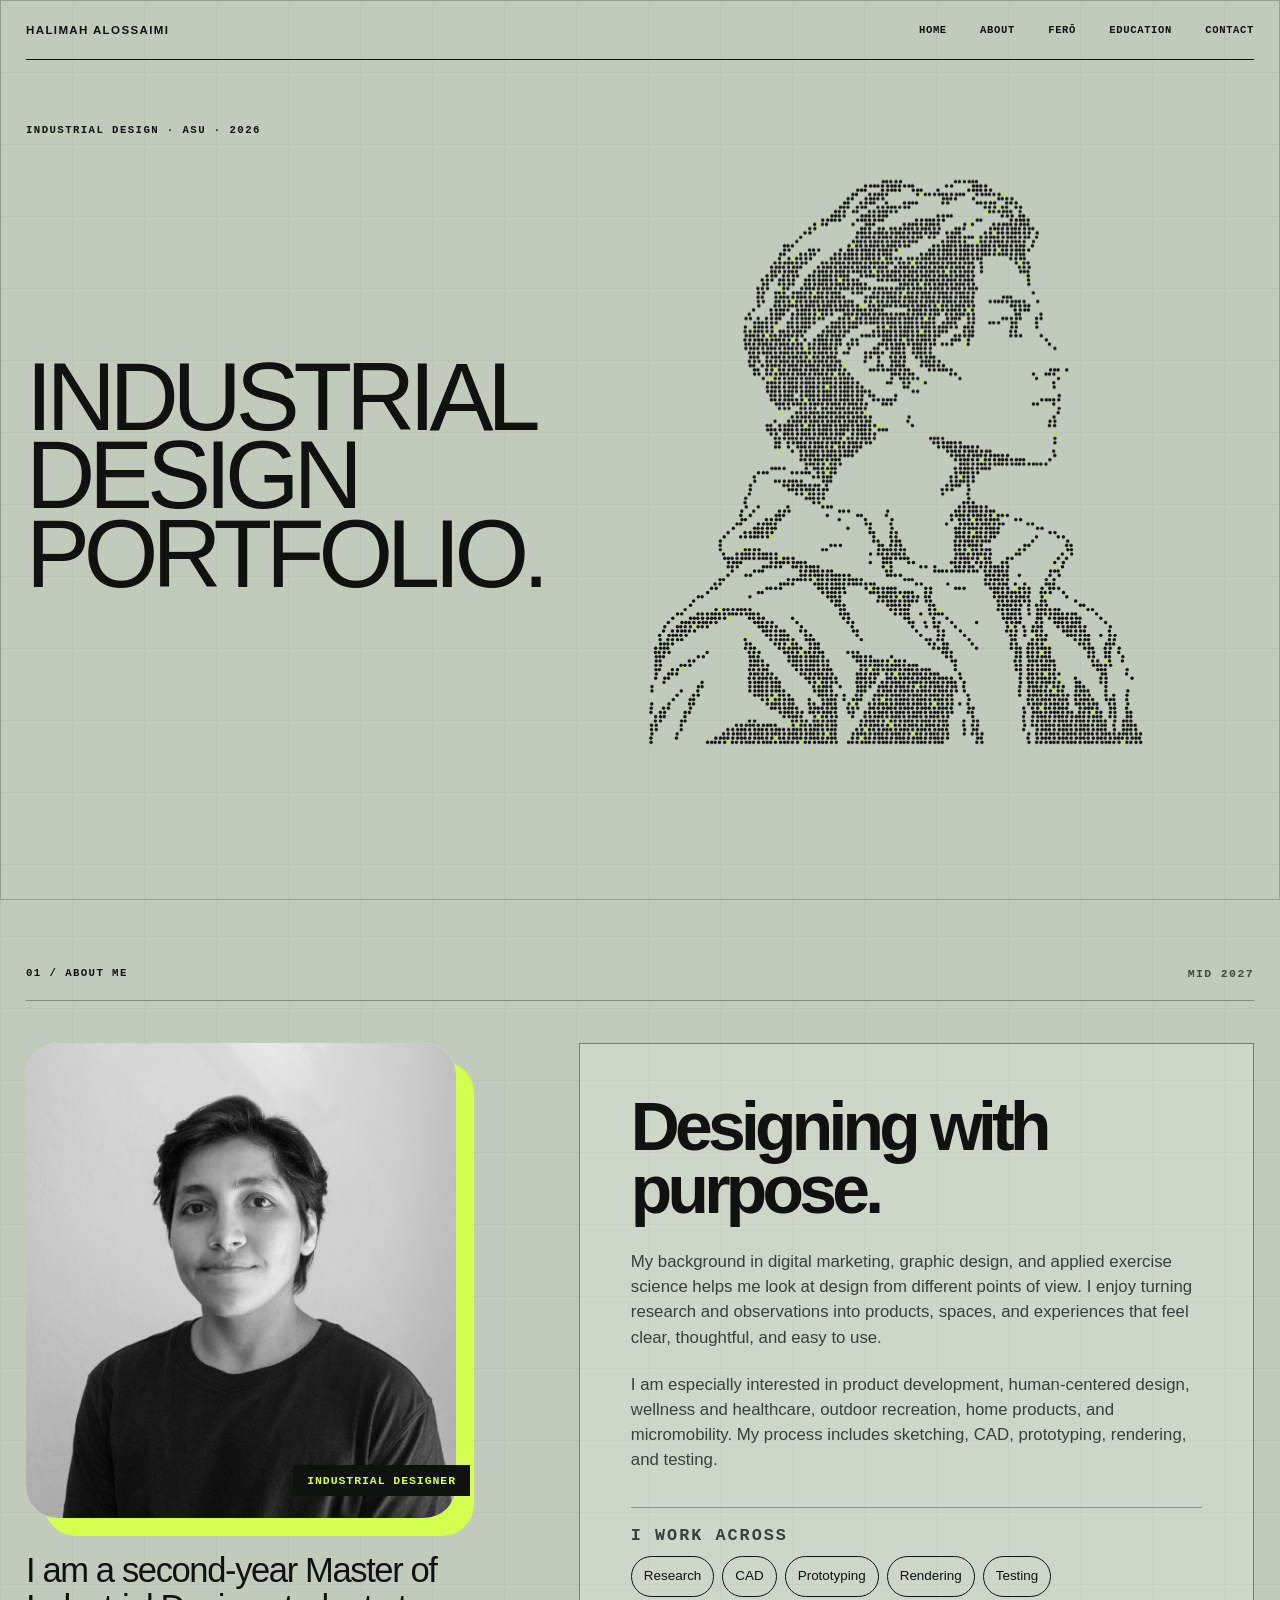
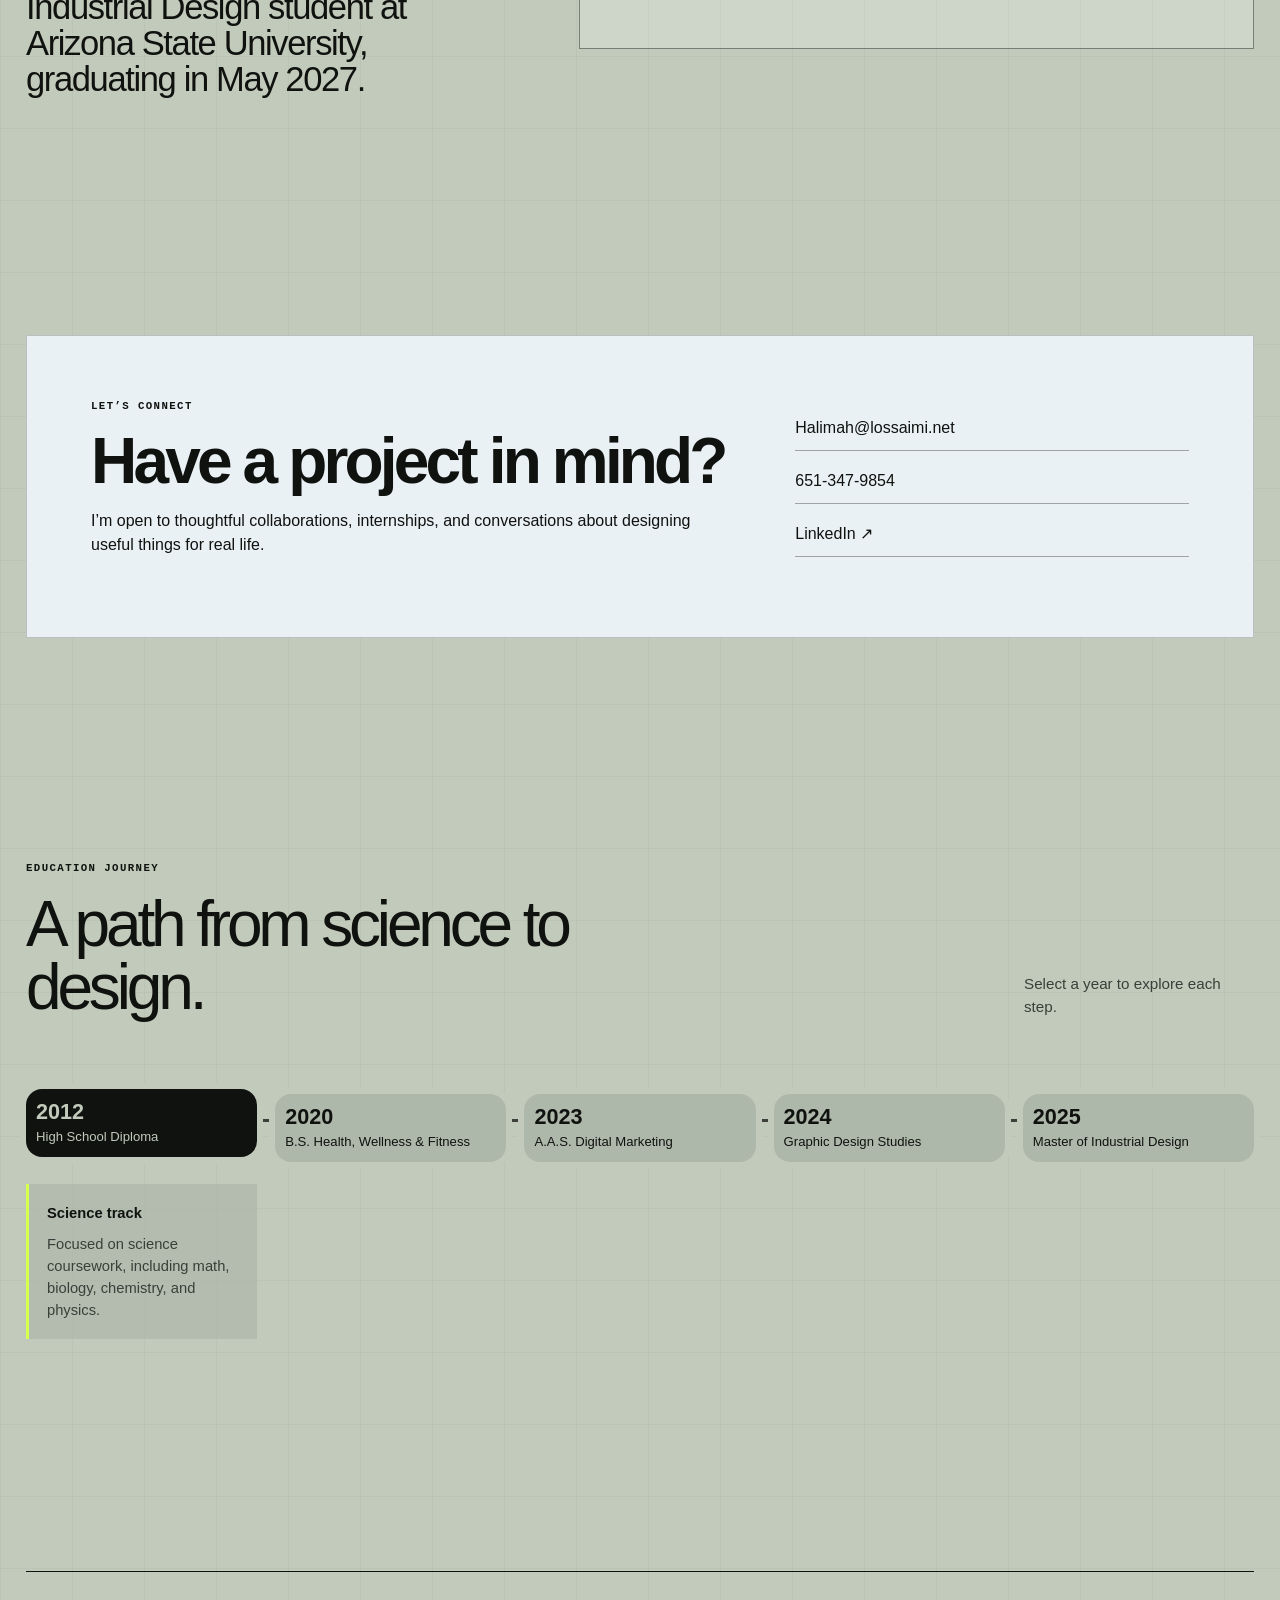
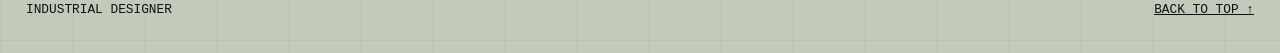
==== commit b0cf505a: "Frame interactive portrait beside homepage introduction" ====
--- a/index.html
+++ b/index.html
@@ -6,8 +6,19 @@
   <meta name="description" content="Industrial design portfolio by Halimah Alossaimi.">
   <title>Halimah Alossaimi — Industrial Design Portfolio</title>
   <link rel="stylesheet" href="styles.css?v=clean-hero">
+<style>
+.portrait-home .hero { min-height: min(800px, 88vh); padding-block: 110px 70px; }
+.portrait-home .hero h1 { position:relative; z-index:3; max-width:54%; font-size:clamp(3.5rem,7.5vw,7rem); }
+.portrait-home .particle-sphere { width:52%; max-width:680px; left:auto; right:0; top:50%; translate:0 -50%; filter:none; cursor:default; touch-action:pan-y; }
+.portrait-home .particle-sphere canvas { touch-action:pan-y; }
+@media(max-width:780px) {
+  .portrait-home .hero { min-height:0; padding-block:110px 24px; gap:28px; }
+  .portrait-home .hero h1 { max-width:100%; font-size:clamp(3rem,13vw,5rem); }
+  .portrait-home .particle-sphere { position:relative; order:3; width:100%; max-width:460px; align-self:center; left:auto; right:auto; top:auto; translate:none; opacity:1; }
+}
+</style>
 </head>
-<body>
+<body class="portrait-home">
   <header class="site-header">
     <a class="wordmark" href="index.html">Halimah Alossaimi</a>
     <nav aria-label="Primary navigation">
@@ -139,7 +150,7 @@
     <p>Industrial Designer</p>
     <a href="#top">Back to top ↑</a>
   </footer>
-  <script src="particle-sphere.js?v=2"></script>
+  <script src="particle-sphere.js?v=portrait-1"></script>
   <script src="site-motion.js"></script>
   <script src="education-timeline.js?v=1"></script>
 </body>
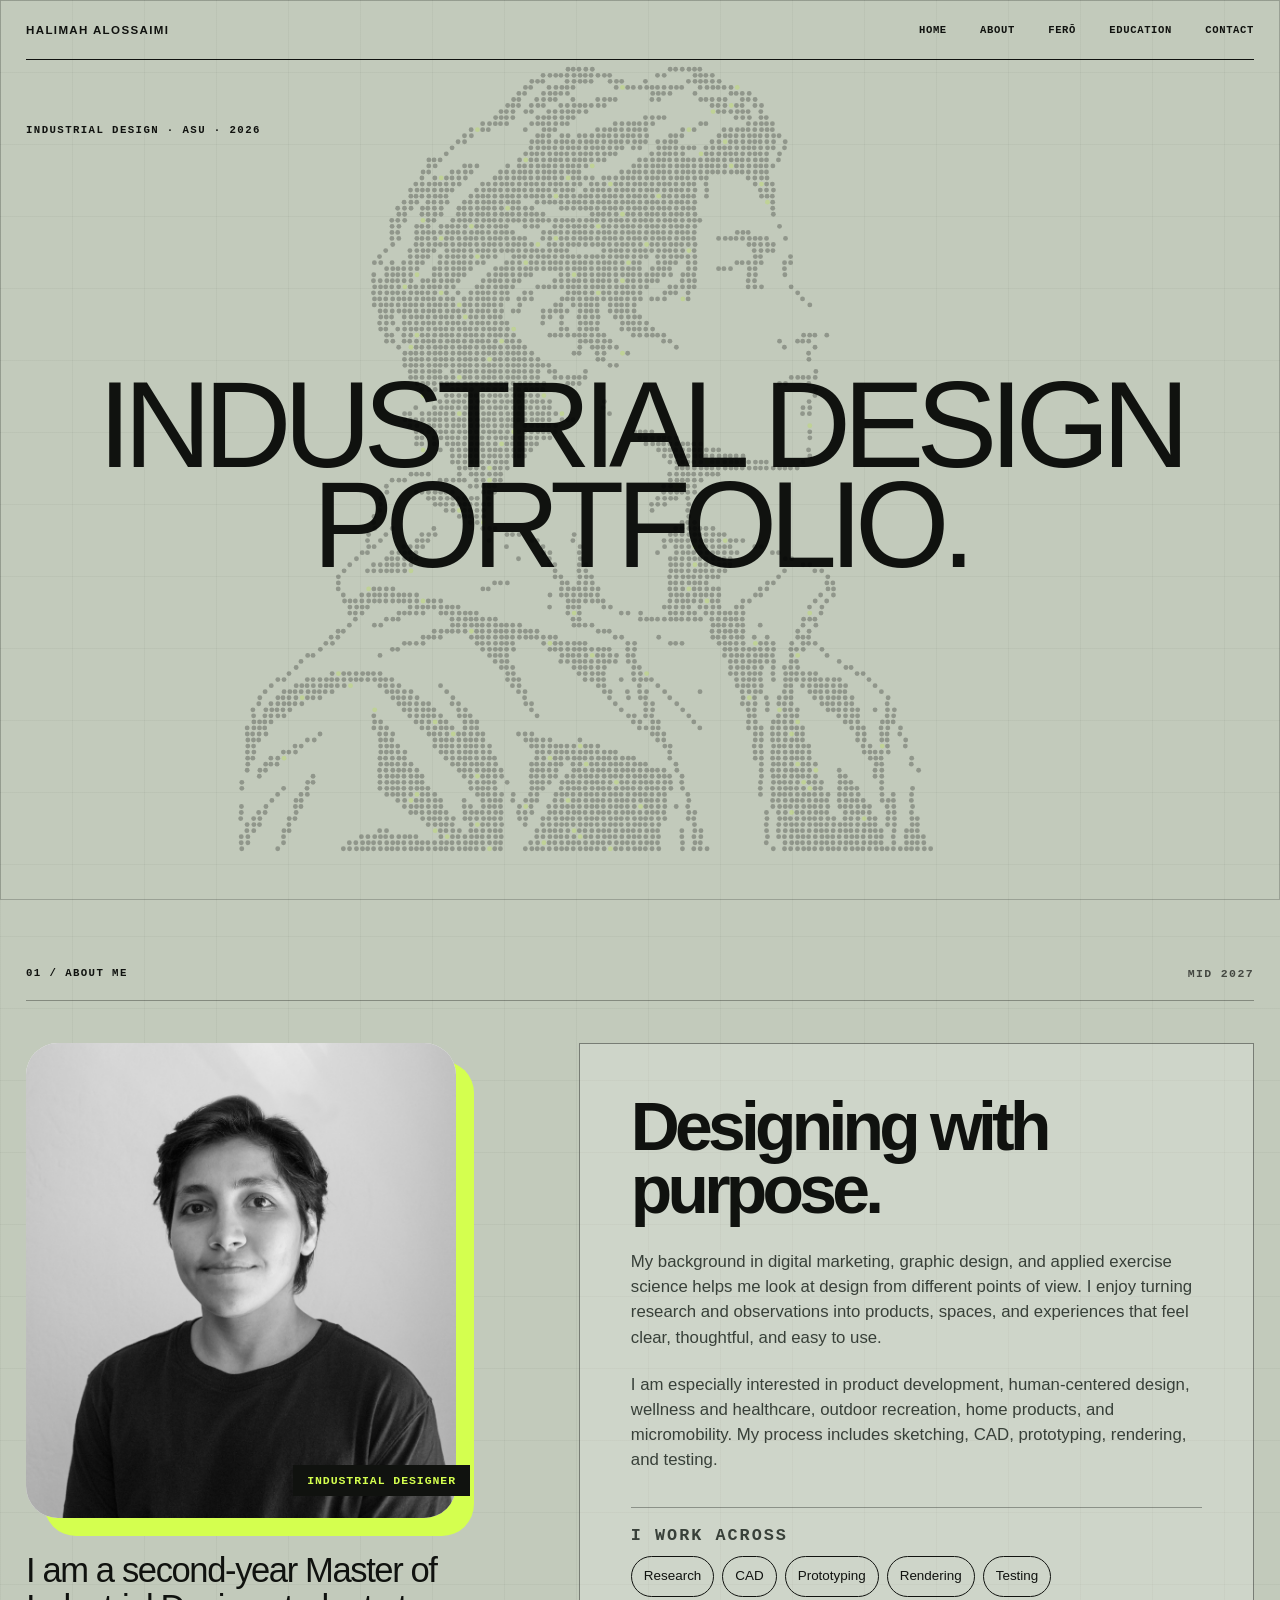
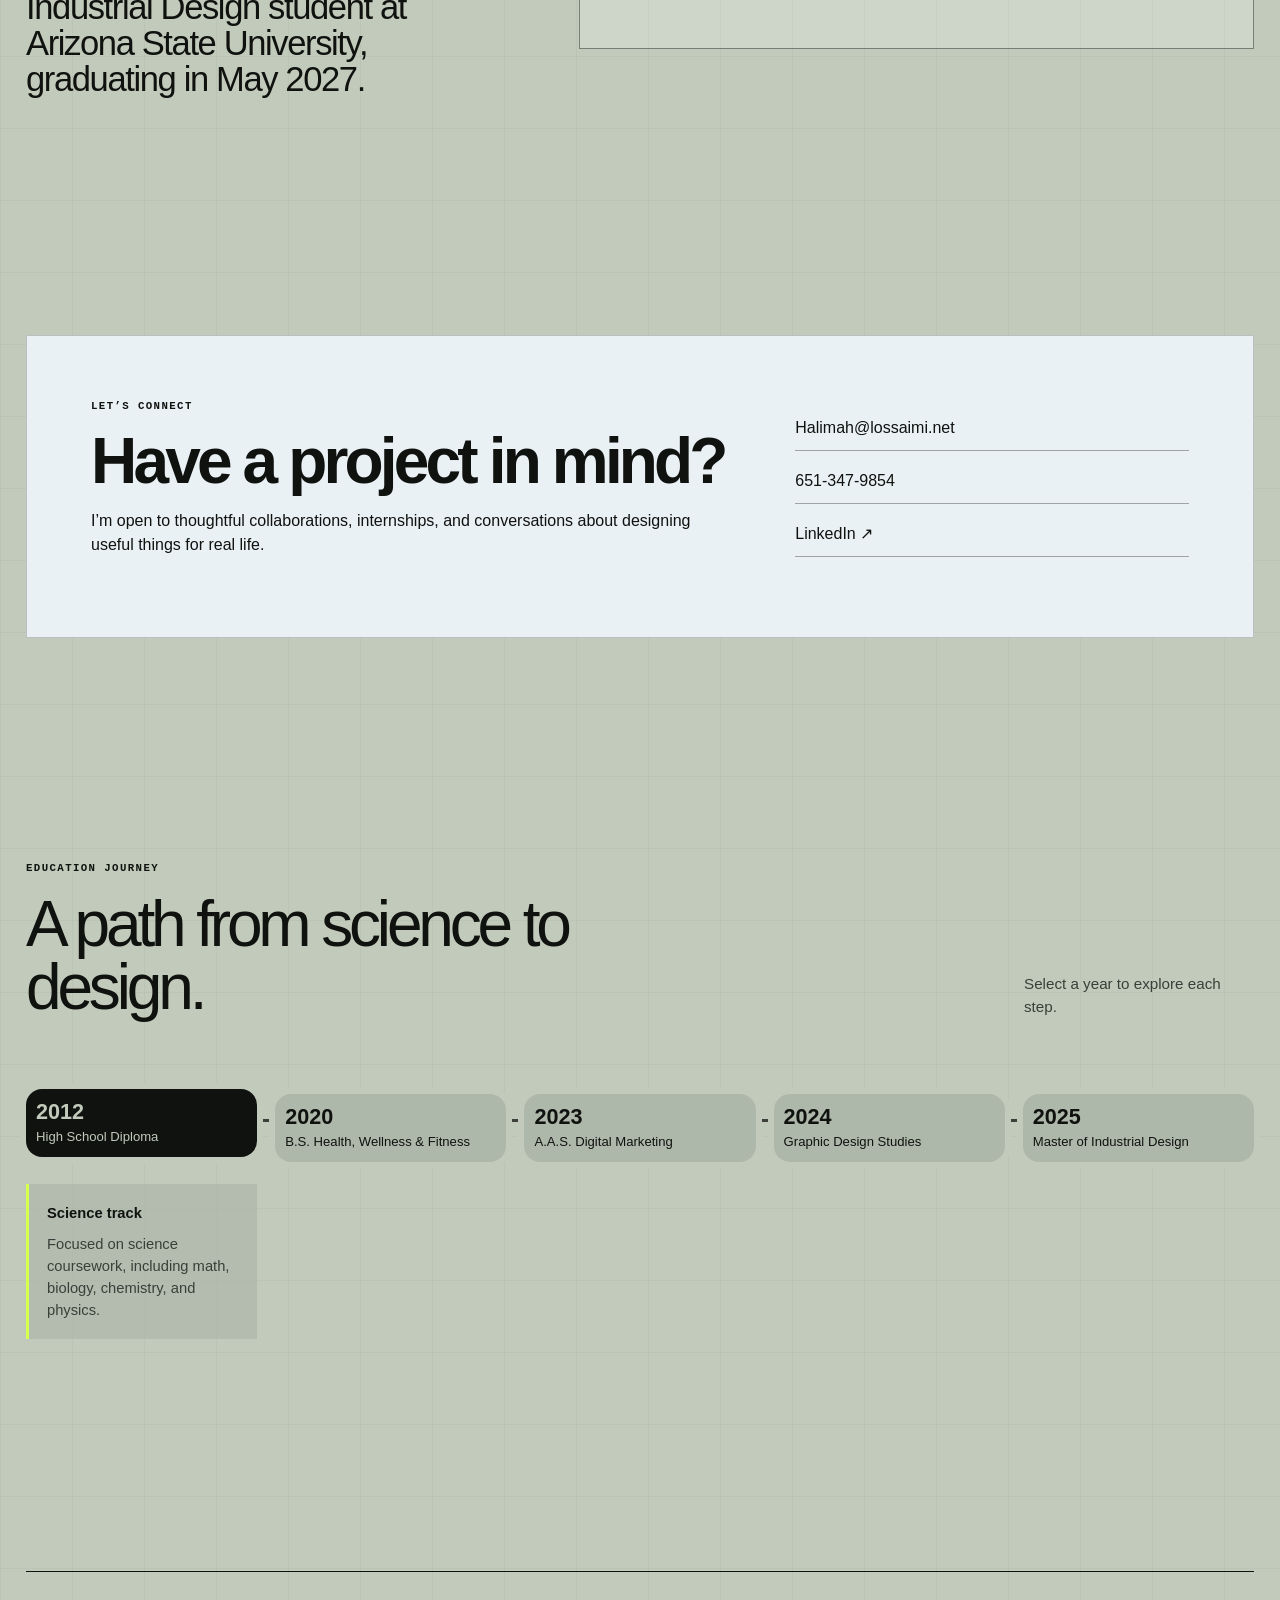
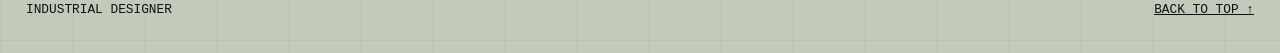
==== commit 1f8232af: "Enlarge and center particle portrait behind homepage title" ====
--- a/index.html
+++ b/index.html
@@ -7,14 +7,14 @@
   <title>Halimah Alossaimi — Industrial Design Portfolio</title>
   <link rel="stylesheet" href="styles.css?v=clean-hero">
 <style>
-.portrait-home .hero { min-height: min(800px, 88vh); padding-block: 110px 70px; }
-.portrait-home .hero h1 { position:relative; z-index:3; max-width:54%; font-size:clamp(3.5rem,7.5vw,7rem); }
-.portrait-home .particle-sphere { width:52%; max-width:680px; left:auto; right:0; top:50%; translate:0 -50%; filter:none; cursor:default; touch-action:pan-y; }
+.portrait-home .hero { min-height:clamp(620px,88svh,940px); padding-block:110px 70px; align-items:center; text-align:center; }
+.portrait-home .hero h1 { position:relative; z-index:3; width:100%; max-width:1180px; font-size:clamp(3.5rem,9.5vw,9rem); }
+.portrait-home .particle-sphere { position:absolute; width:min(94%,900px); max-width:none; left:50%; right:auto; top:50%; translate:-50% -50%; opacity:.28; filter:none; cursor:default; touch-action:pan-y; }
 .portrait-home .particle-sphere canvas { touch-action:pan-y; }
 @media(max-width:780px) {
-  .portrait-home .hero { min-height:0; padding-block:110px 24px; gap:28px; }
-  .portrait-home .hero h1 { max-width:100%; font-size:clamp(3rem,13vw,5rem); }
-  .portrait-home .particle-sphere { position:relative; order:3; width:100%; max-width:460px; align-self:center; left:auto; right:auto; top:auto; translate:none; opacity:1; }
+  .portrait-home .hero { min-height:clamp(510px,78svh,760px); padding-block:100px 55px; }
+  .portrait-home .hero h1 { max-width:100%; font-size:clamp(3rem,13vw,6rem); }
+  .portrait-home .particle-sphere { width:min(115%,680px); opacity:.25; }
 }
 </style>
 </head>
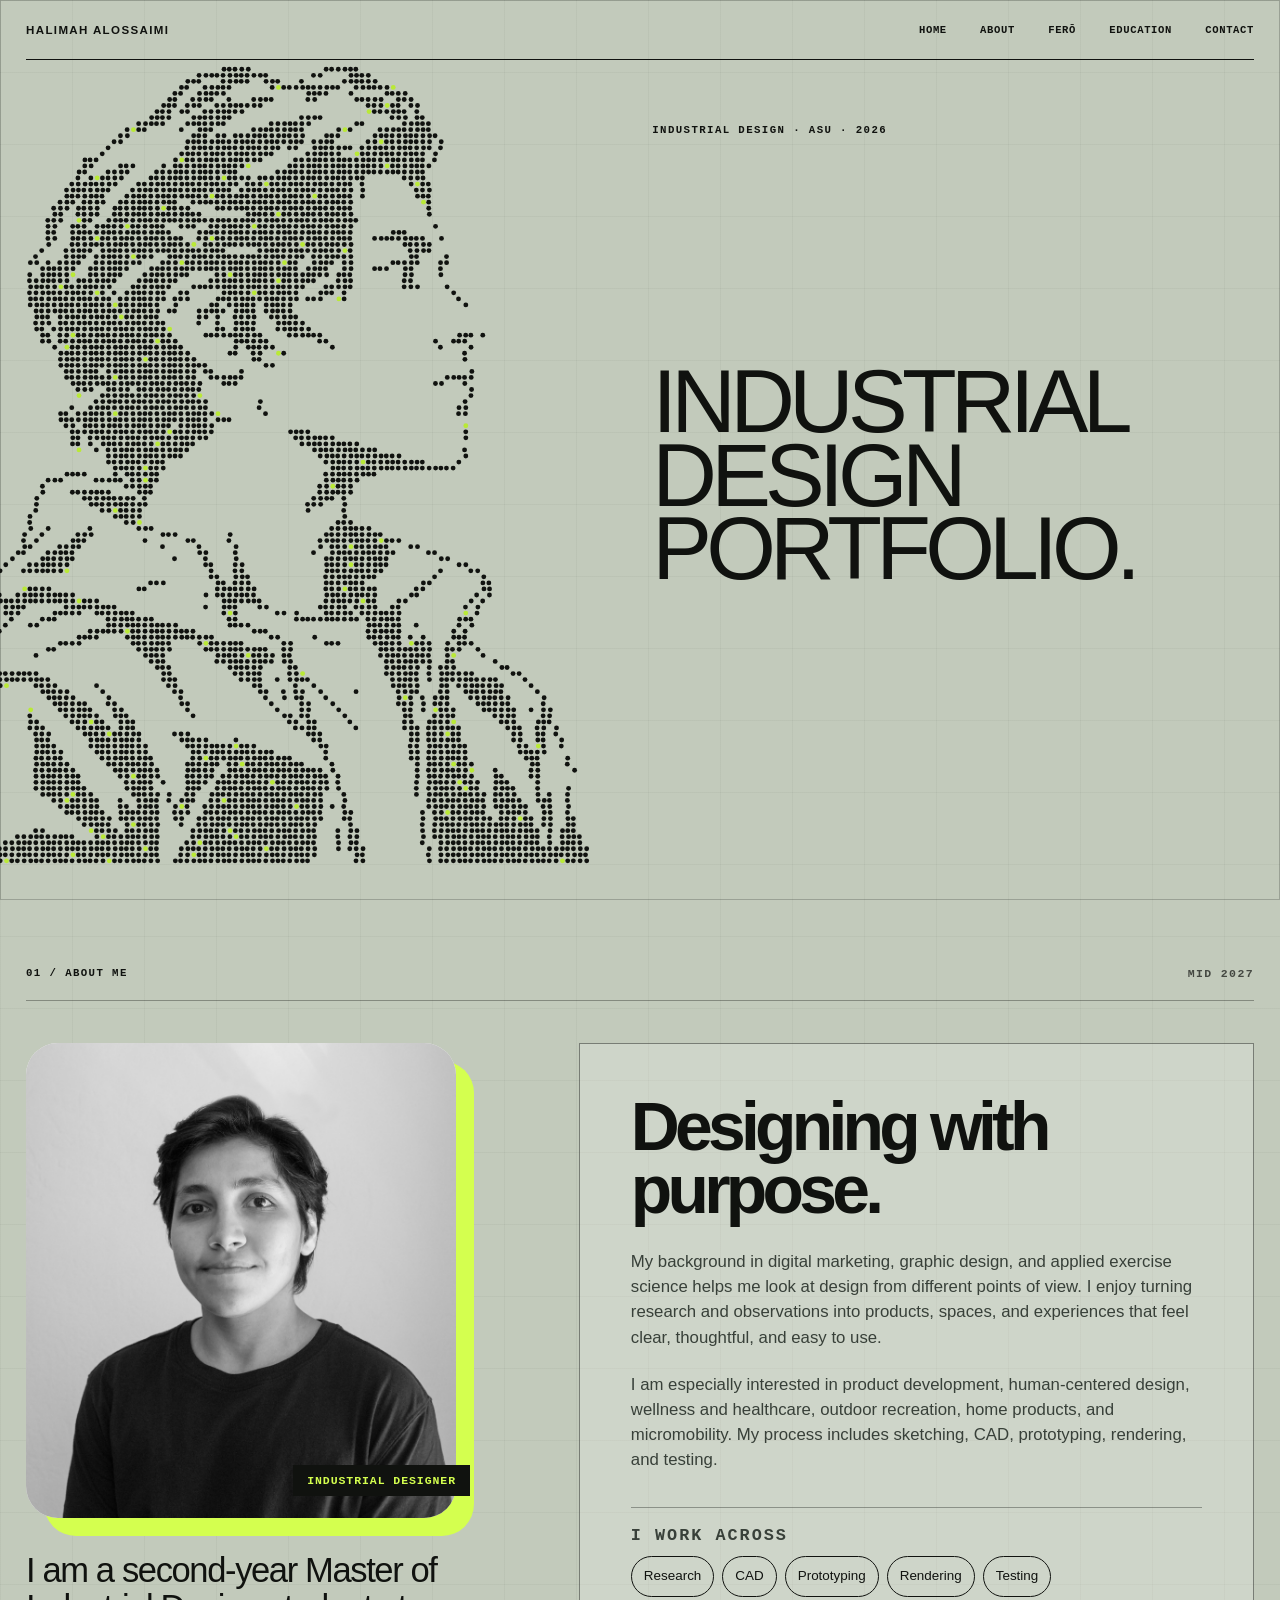
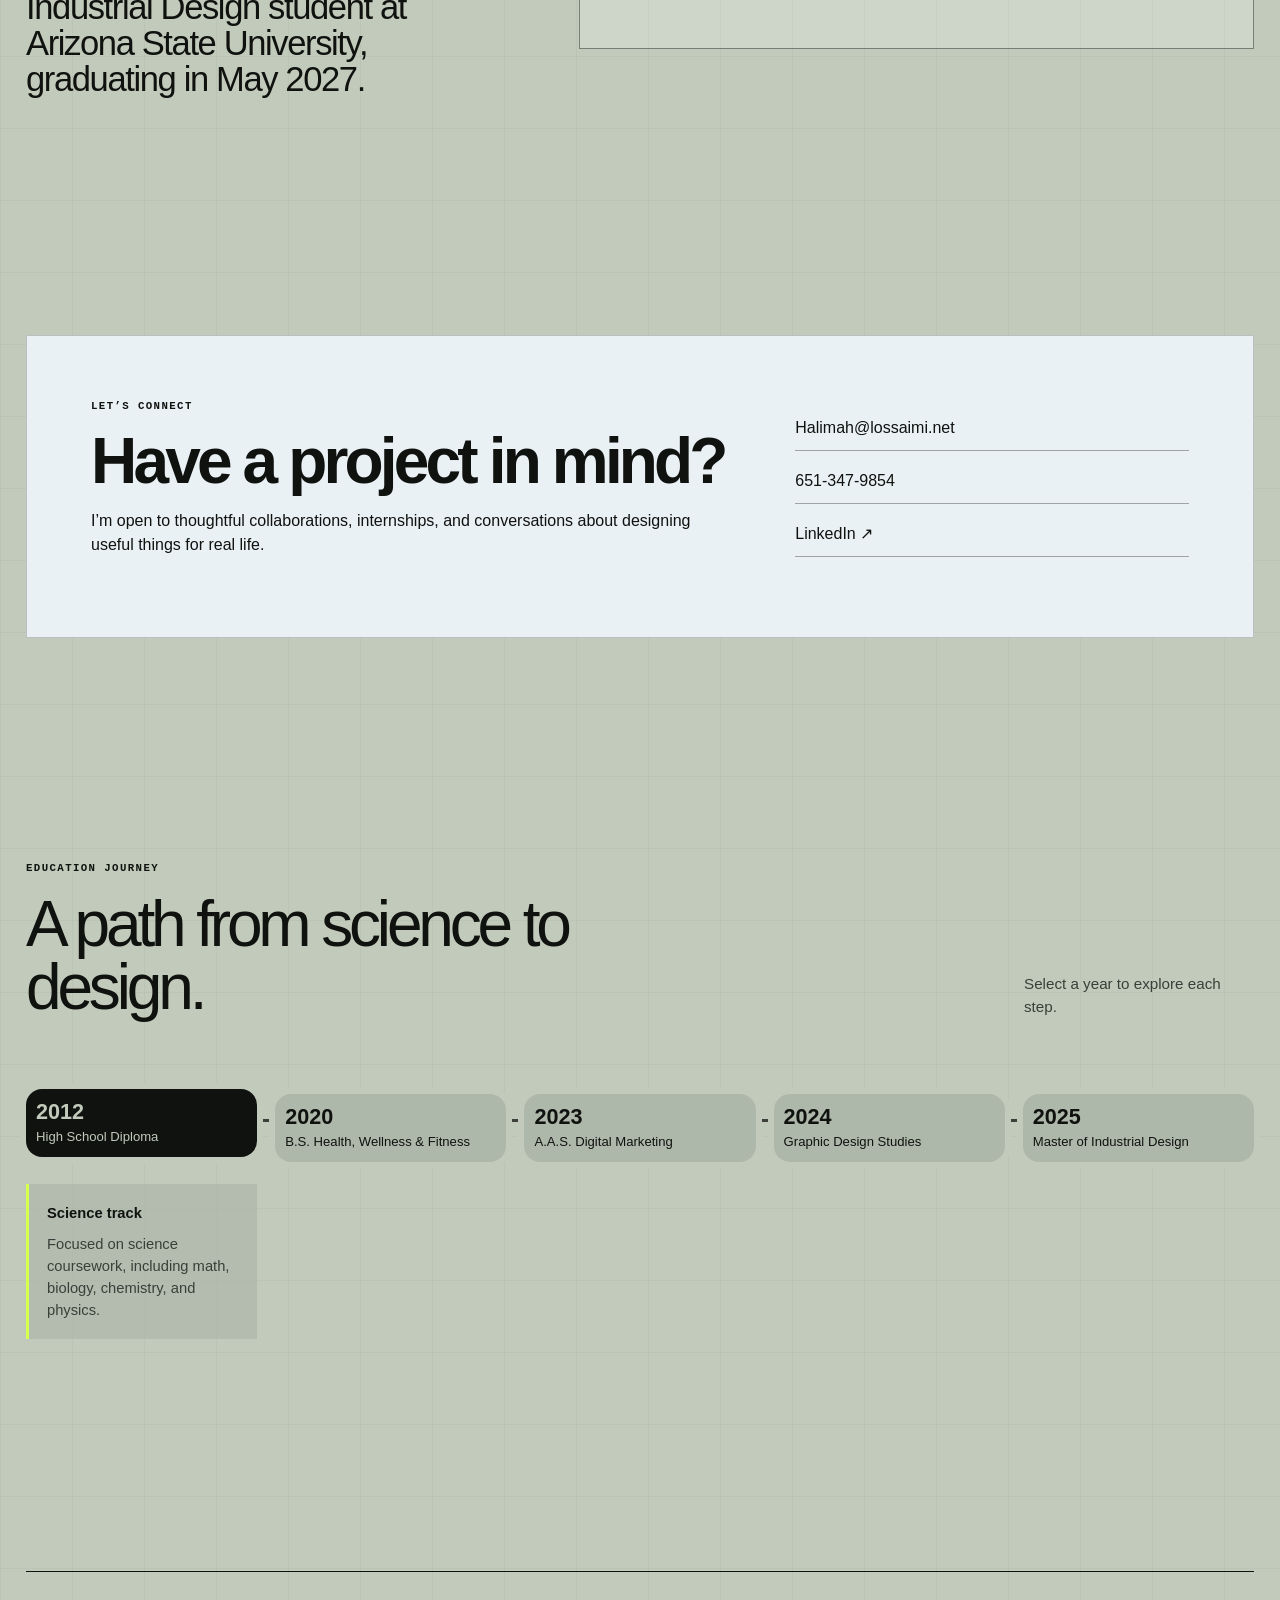
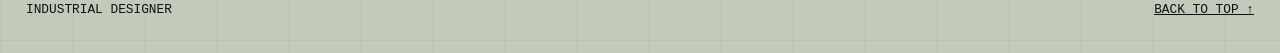
==== commit fbafc751: "Move full contrast particle portrait left and homepage title right" ====
--- a/index.html
+++ b/index.html
@@ -7,14 +7,16 @@
   <title>Halimah Alossaimi — Industrial Design Portfolio</title>
   <link rel="stylesheet" href="styles.css?v=clean-hero">
 <style>
-.portrait-home .hero { min-height:clamp(620px,88svh,940px); padding-block:110px 70px; align-items:center; text-align:center; }
-.portrait-home .hero h1 { position:relative; z-index:3; width:100%; max-width:1180px; font-size:clamp(3.5rem,9.5vw,9rem); }
-.portrait-home .particle-sphere { position:absolute; width:min(94%,900px); max-width:none; left:50%; right:auto; top:50%; translate:-50% -50%; opacity:.28; filter:none; cursor:default; touch-action:pan-y; }
+.portrait-home .hero { min-height:clamp(700px,88svh,960px); padding-block:110px 70px; align-items:flex-end; text-align:left; overflow:visible; }
+.portrait-home .hero h1 { position:relative; z-index:3; width:49%; max-width:650px; font-size:clamp(3.5rem,7vw,7rem); }
+.portrait-home .hero > .eyebrow { left:auto; right:0; width:49%; text-align:left; }
+.portrait-home .particle-sphere { position:absolute; width:min(94%,900px); max-width:none; left:22%; right:auto; top:50%; translate:-50% -50%; opacity:1; filter:none; cursor:default; touch-action:pan-y; }
 .portrait-home .particle-sphere canvas { touch-action:pan-y; }
 @media(max-width:780px) {
-  .portrait-home .hero { min-height:clamp(510px,78svh,760px); padding-block:100px 55px; }
-  .portrait-home .hero h1 { max-width:100%; font-size:clamp(3rem,13vw,6rem); }
-  .portrait-home .particle-sphere { width:min(115%,680px); opacity:.25; }
+  .portrait-home .hero { min-height:0; padding-block:100px 35px; align-items:stretch; gap:28px; overflow:hidden; }
+  .portrait-home .hero h1 { order:2; width:100%; max-width:100%; font-size:clamp(3rem,13vw,6rem); }
+  .portrait-home .hero > .eyebrow { right:auto; left:0; width:100%; }
+  .portrait-home .particle-sphere { position:relative; order:1; width:min(115%,680px); flex-shrink:0; align-self:center; left:auto; right:auto; top:auto; translate:none; opacity:1; }
 }
 </style>
 </head>
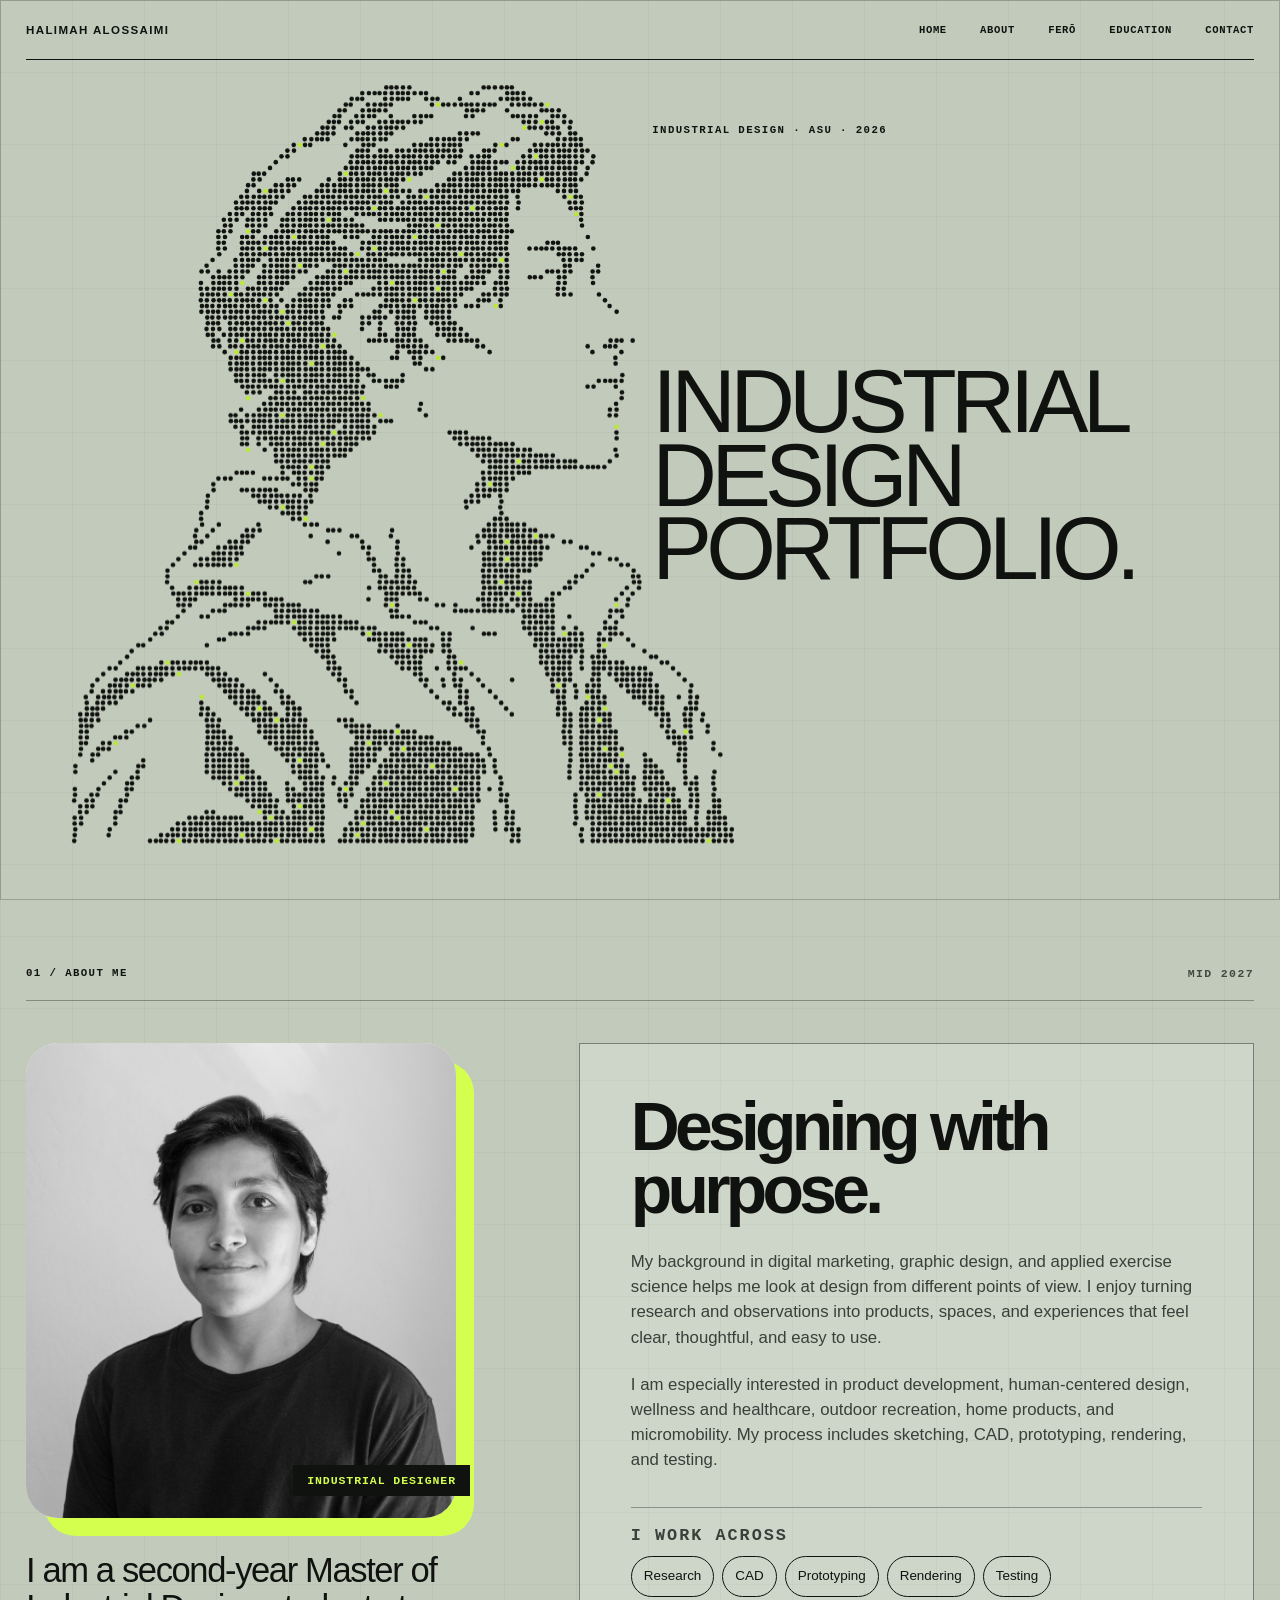
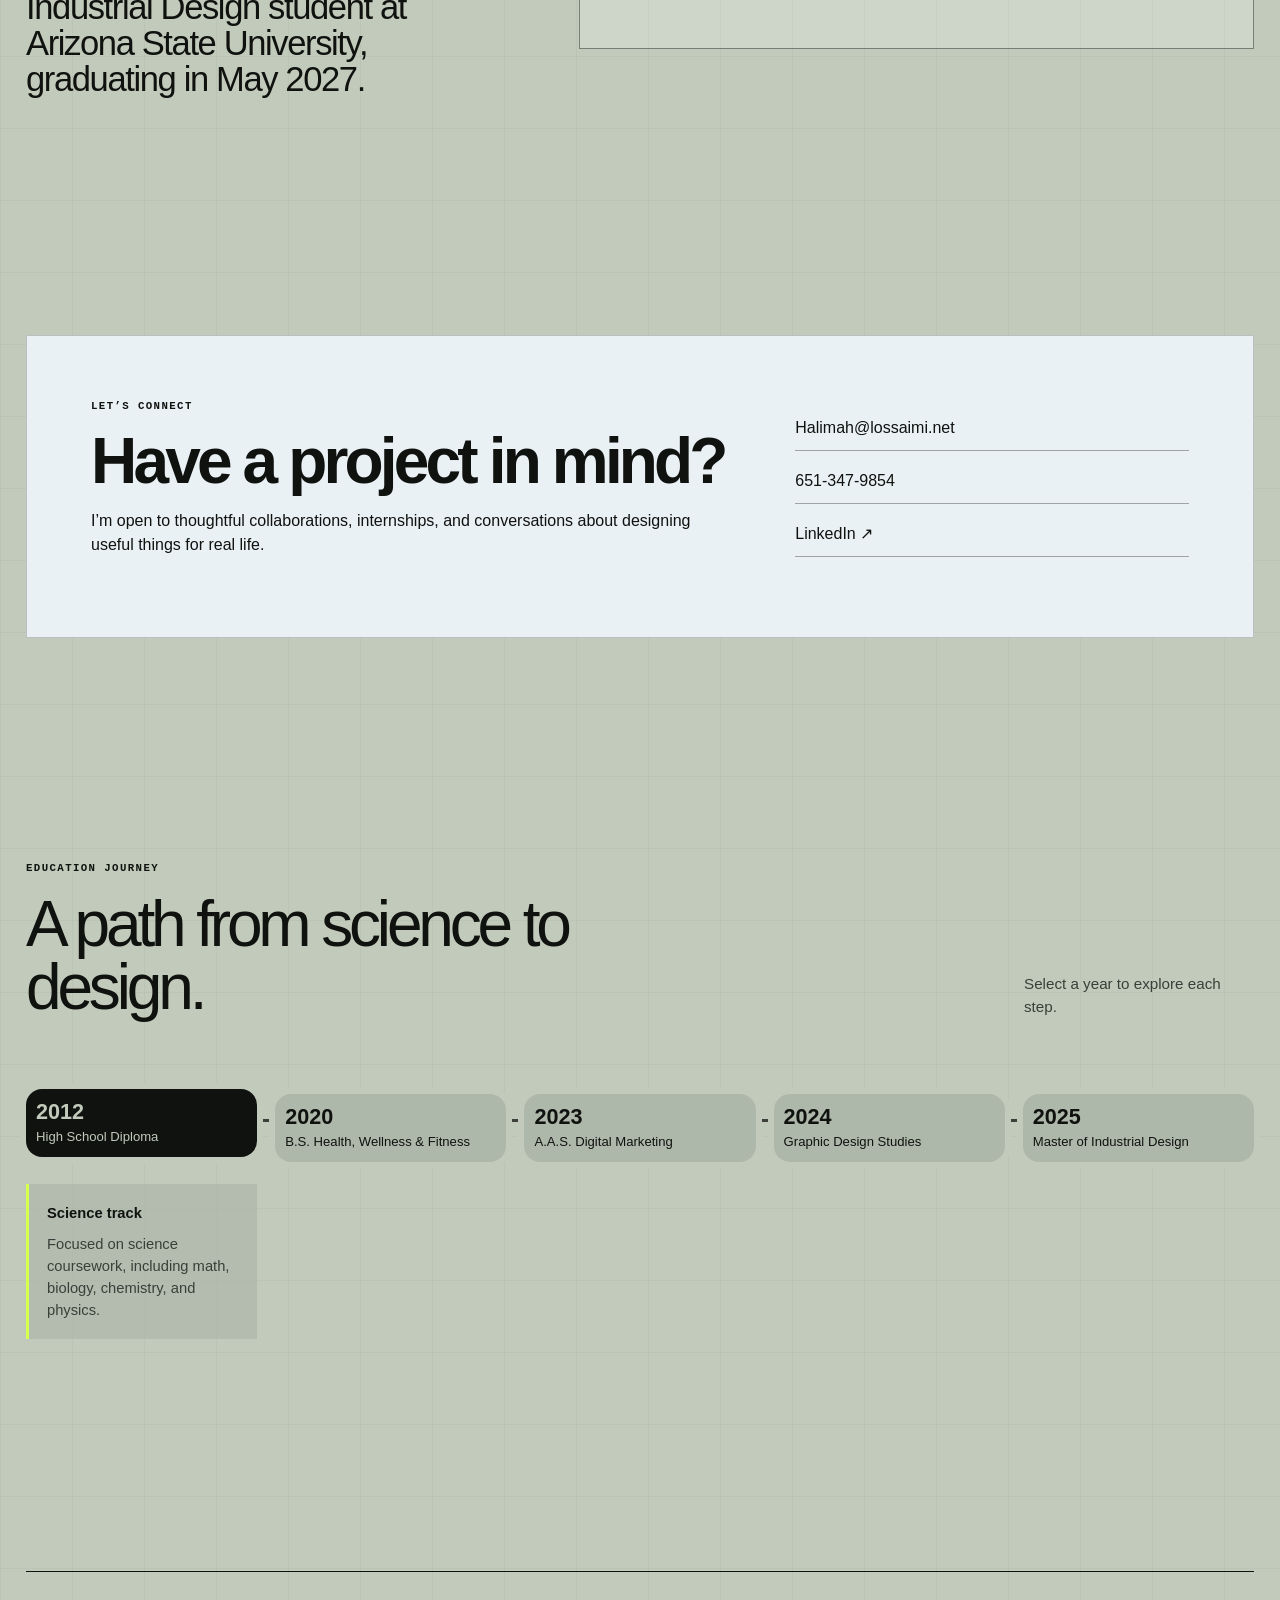
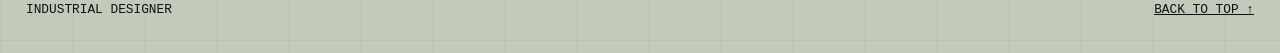
==== commit c054282c: "Keep left portrait within viewport at intermediate widths" ====
--- a/index.html
+++ b/index.html
@@ -10,7 +10,7 @@
 .portrait-home .hero { min-height:clamp(700px,88svh,960px); padding-block:110px 70px; align-items:flex-end; text-align:left; overflow:visible; }
 .portrait-home .hero h1 { position:relative; z-index:3; width:49%; max-width:650px; font-size:clamp(3.5rem,7vw,7rem); }
 .portrait-home .hero > .eyebrow { left:auto; right:0; width:49%; text-align:left; }
-.portrait-home .particle-sphere { position:absolute; width:min(94%,900px); max-width:none; left:22%; right:auto; top:50%; translate:-50% -50%; opacity:1; filter:none; cursor:default; touch-action:pan-y; }
+.portrait-home .particle-sphere { position:absolute; width:min(67vw,900px); max-width:none; left:0; right:auto; top:50%; translate:0 -50%; opacity:1; filter:none; cursor:default; touch-action:pan-y; }
 .portrait-home .particle-sphere canvas { touch-action:pan-y; }
 @media(max-width:780px) {
   .portrait-home .hero { min-height:0; padding-block:100px 35px; align-items:stretch; gap:28px; overflow:hidden; }
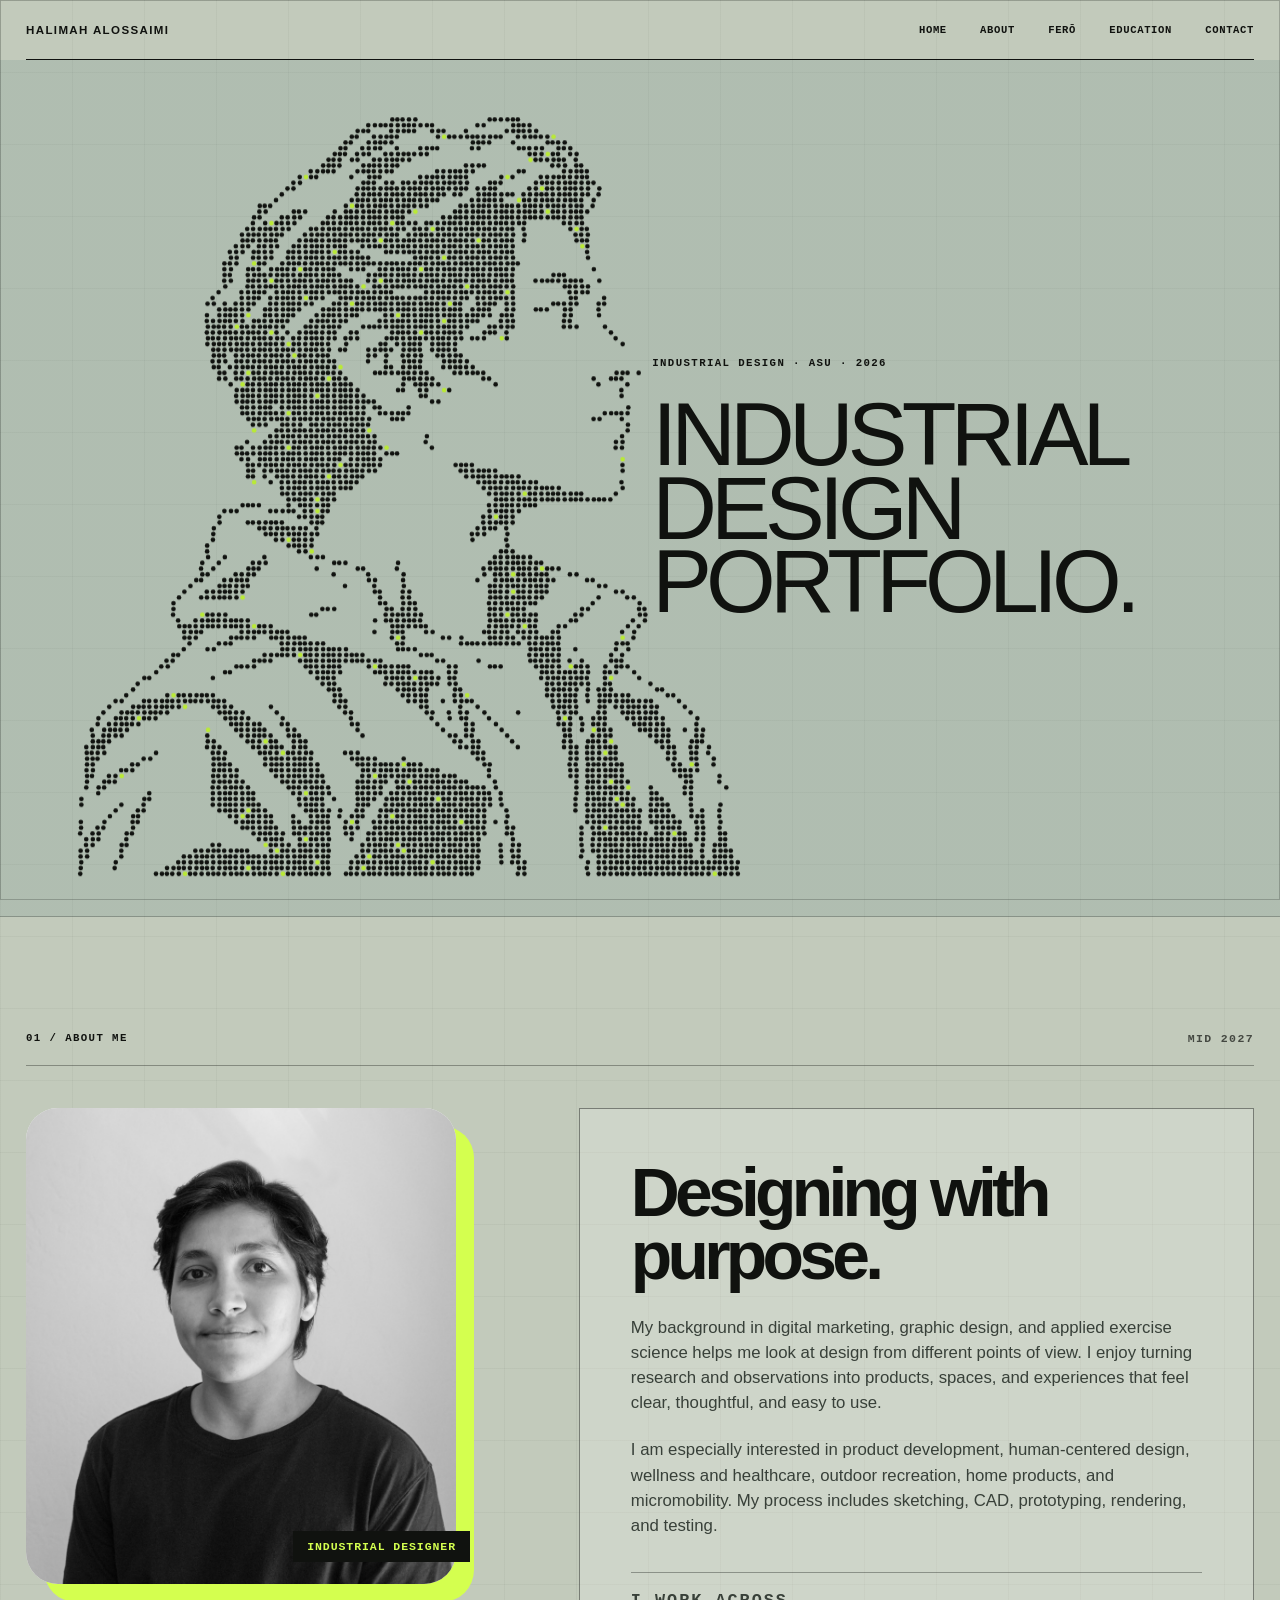
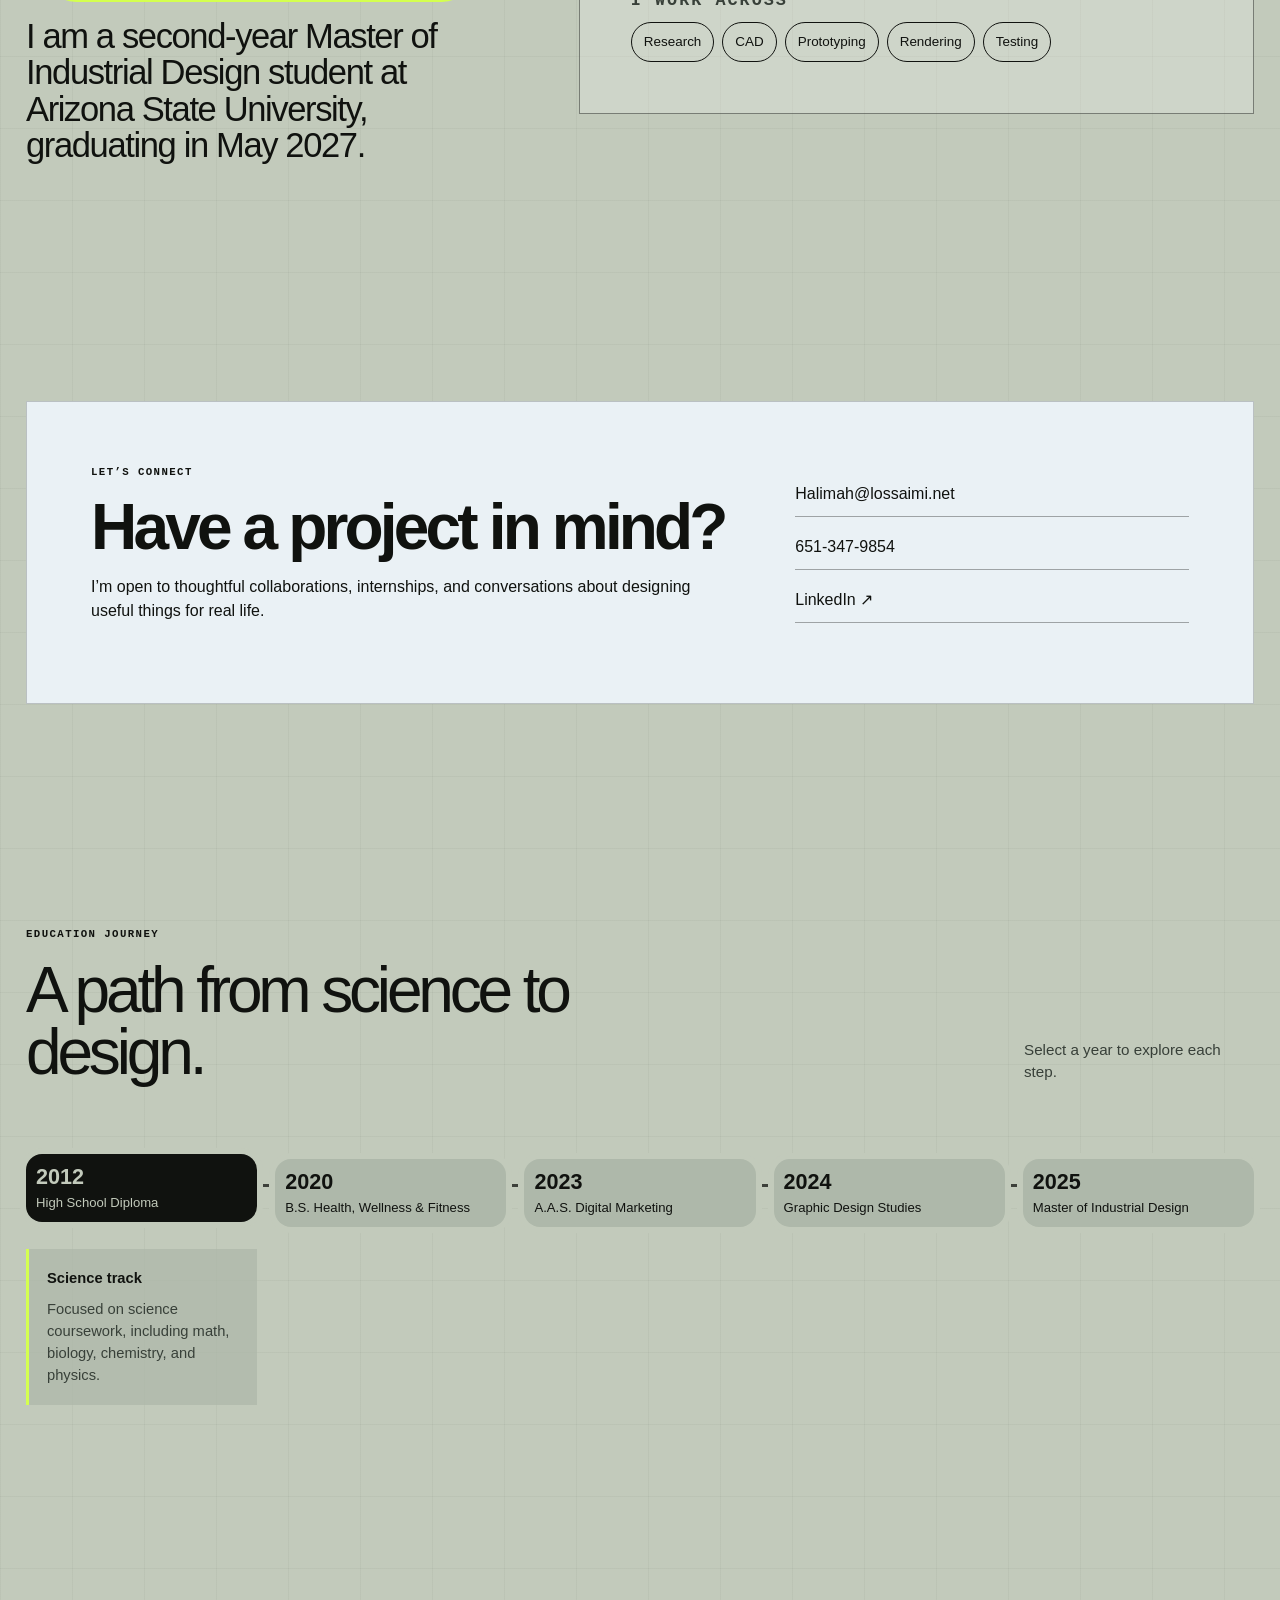
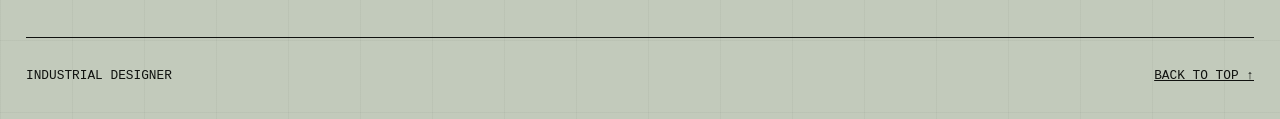
==== commit 402f0609: "Align hero label with title and add full width tinted section background" ====
--- a/index.html
+++ b/index.html
@@ -7,16 +7,26 @@
   <title>Halimah Alossaimi — Industrial Design Portfolio</title>
   <link rel="stylesheet" href="styles.css?v=clean-hero">
 <style>
-.portrait-home .hero { min-height:clamp(700px,88svh,960px); padding-block:110px 70px; align-items:flex-end; text-align:left; overflow:visible; }
-.portrait-home .hero h1 { position:relative; z-index:3; width:49%; max-width:650px; font-size:clamp(3.5rem,7vw,7rem); }
-.portrait-home .hero > .eyebrow { left:auto; right:0; width:49%; text-align:left; }
-.portrait-home .particle-sphere { position:absolute; width:min(67vw,900px); max-width:none; left:0; right:auto; top:50%; translate:0 -50%; opacity:1; filter:none; cursor:default; touch-action:pan-y; }
+.portrait-home .hero {
+  --hero-gutter:max(32px,calc((100% - var(--max))/2));
+  width:100%; max-width:none; margin:0;
+  min-height:max(700px,88svh,min(67vw,900px));
+  padding:80px var(--hero-gutter);
+  align-items:flex-end; text-align:left; overflow:hidden;
+  background:linear-gradient(rgba(62,111,112,.13),rgba(62,111,112,.13));
+  background-blend-mode:multiply;
+  border-bottom:1px solid rgba(16,18,15,.25);
+}
+.portrait-home .hero-title { position:relative; z-index:3; width:49%; max-width:650px; }
+.portrait-home .hero .hero-title .eyebrow { position:static; width:auto; margin:0 0 28px; text-align:left; }
+.portrait-home .hero h1 { position:relative; width:100%; max-width:none; font-size:clamp(3.5rem,7vw,7rem); }
+.portrait-home .particle-sphere { position:absolute; width:min(67vw,900px); max-width:none; left:var(--hero-gutter); right:auto; top:50%; translate:0 -50%; opacity:1; filter:none; cursor:default; touch-action:pan-y; }
 .portrait-home .particle-sphere canvas { touch-action:pan-y; }
 @media(max-width:780px) {
-  .portrait-home .hero { min-height:0; padding-block:100px 35px; align-items:stretch; gap:28px; overflow:hidden; }
-  .portrait-home .hero h1 { order:2; width:100%; max-width:100%; font-size:clamp(3rem,13vw,6rem); }
-  .portrait-home .hero > .eyebrow { right:auto; left:0; width:100%; }
-  .portrait-home .particle-sphere { position:relative; order:1; width:min(115%,680px); flex-shrink:0; align-self:center; left:auto; right:auto; top:auto; translate:none; opacity:1; }
+  .portrait-home .hero { --hero-gutter:18px; min-height:0; padding-block:35px 55px; align-items:stretch; gap:28px; }
+  .portrait-home .hero-title { order:2; width:100%; max-width:100%; }
+  .portrait-home .hero h1 { font-size:clamp(3rem,13vw,6rem); }
+  .portrait-home .particle-sphere { position:relative; order:1; width:min(100%,680px); flex-shrink:0; align-self:center; left:auto; right:auto; top:auto; translate:none; }
 }
 </style>
 </head>
@@ -37,8 +47,10 @@
       <div class="particle-sphere" aria-hidden="true">
         <canvas id="hero-particle-sphere"></canvas>
       </div>
-      <p class="eyebrow">Industrial Design · ASU · 2026</p>
-      <h1>Industrial Design Portfolio.</h1>
+      <div class="hero-title">
+        <p class="eyebrow">Industrial Design · ASU · 2026</p>
+        <h1>Industrial Design Portfolio.</h1>
+      </div>
         </section>
 
     
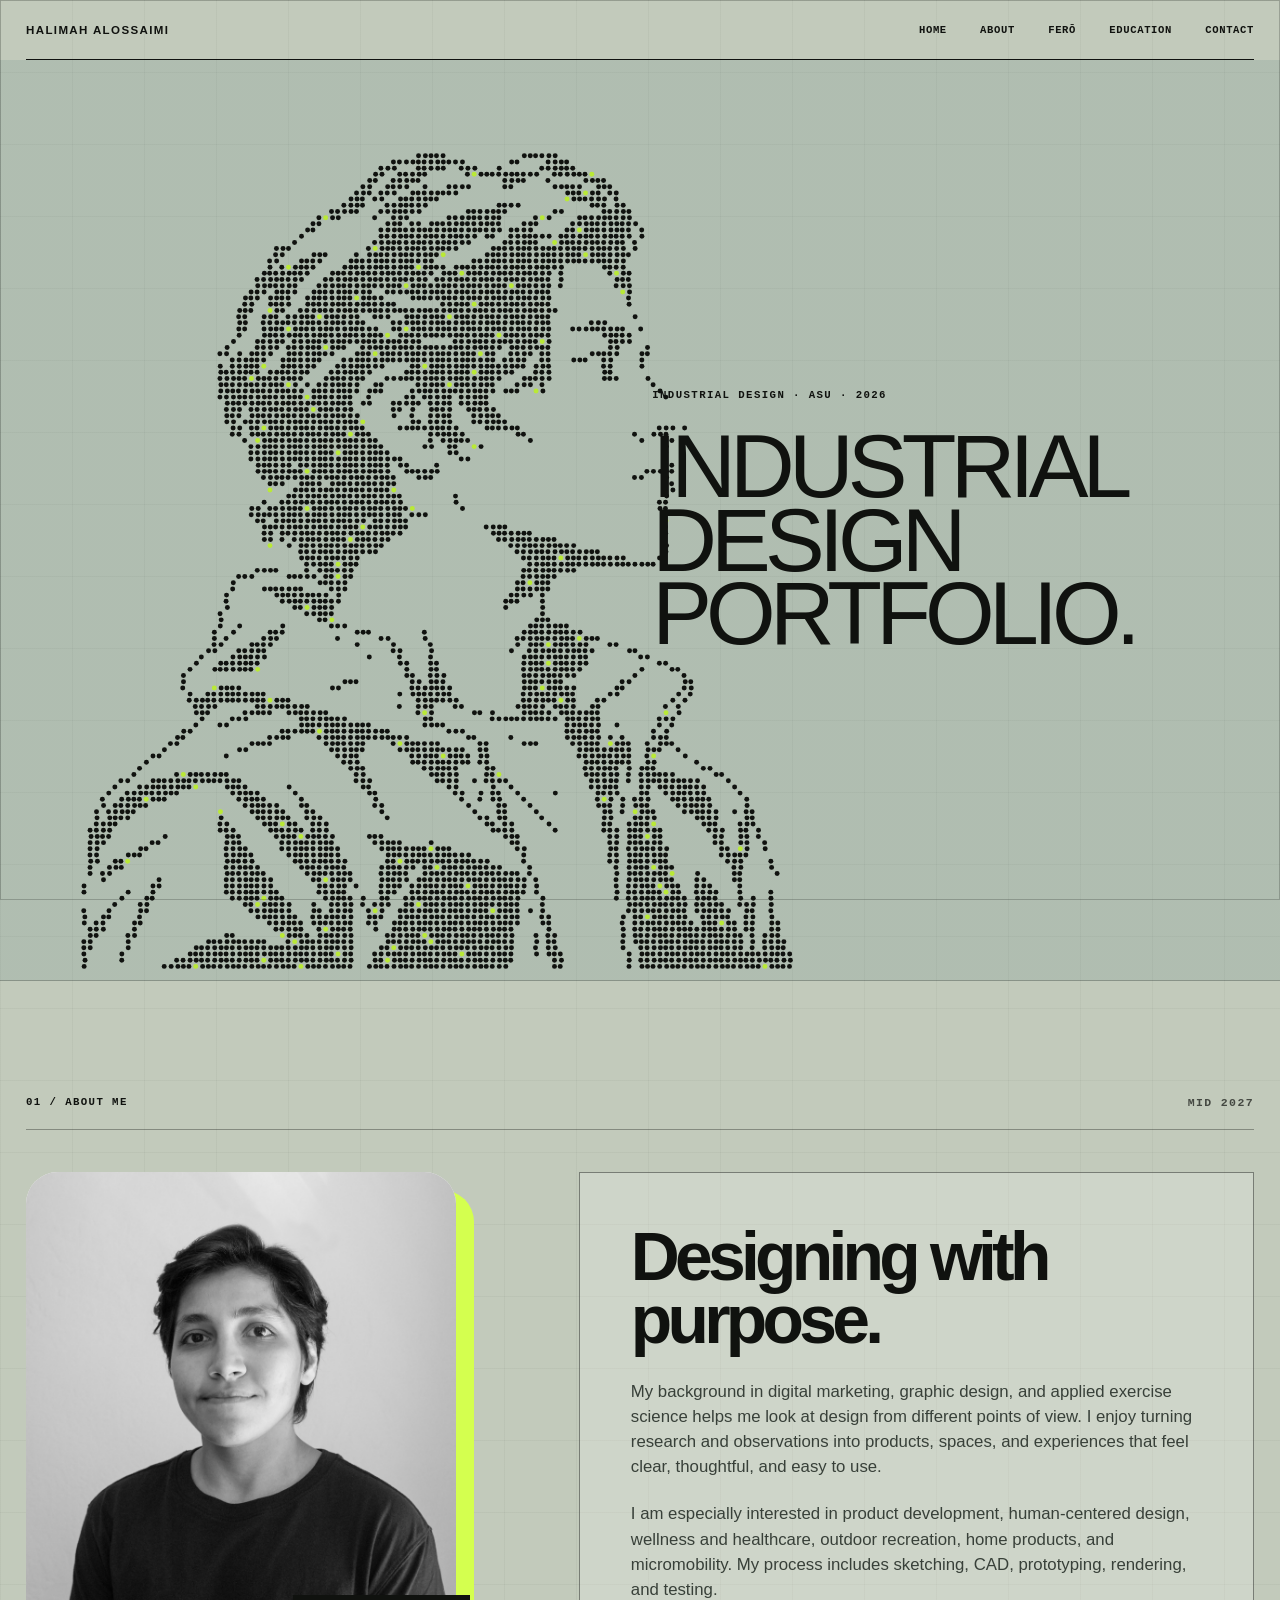
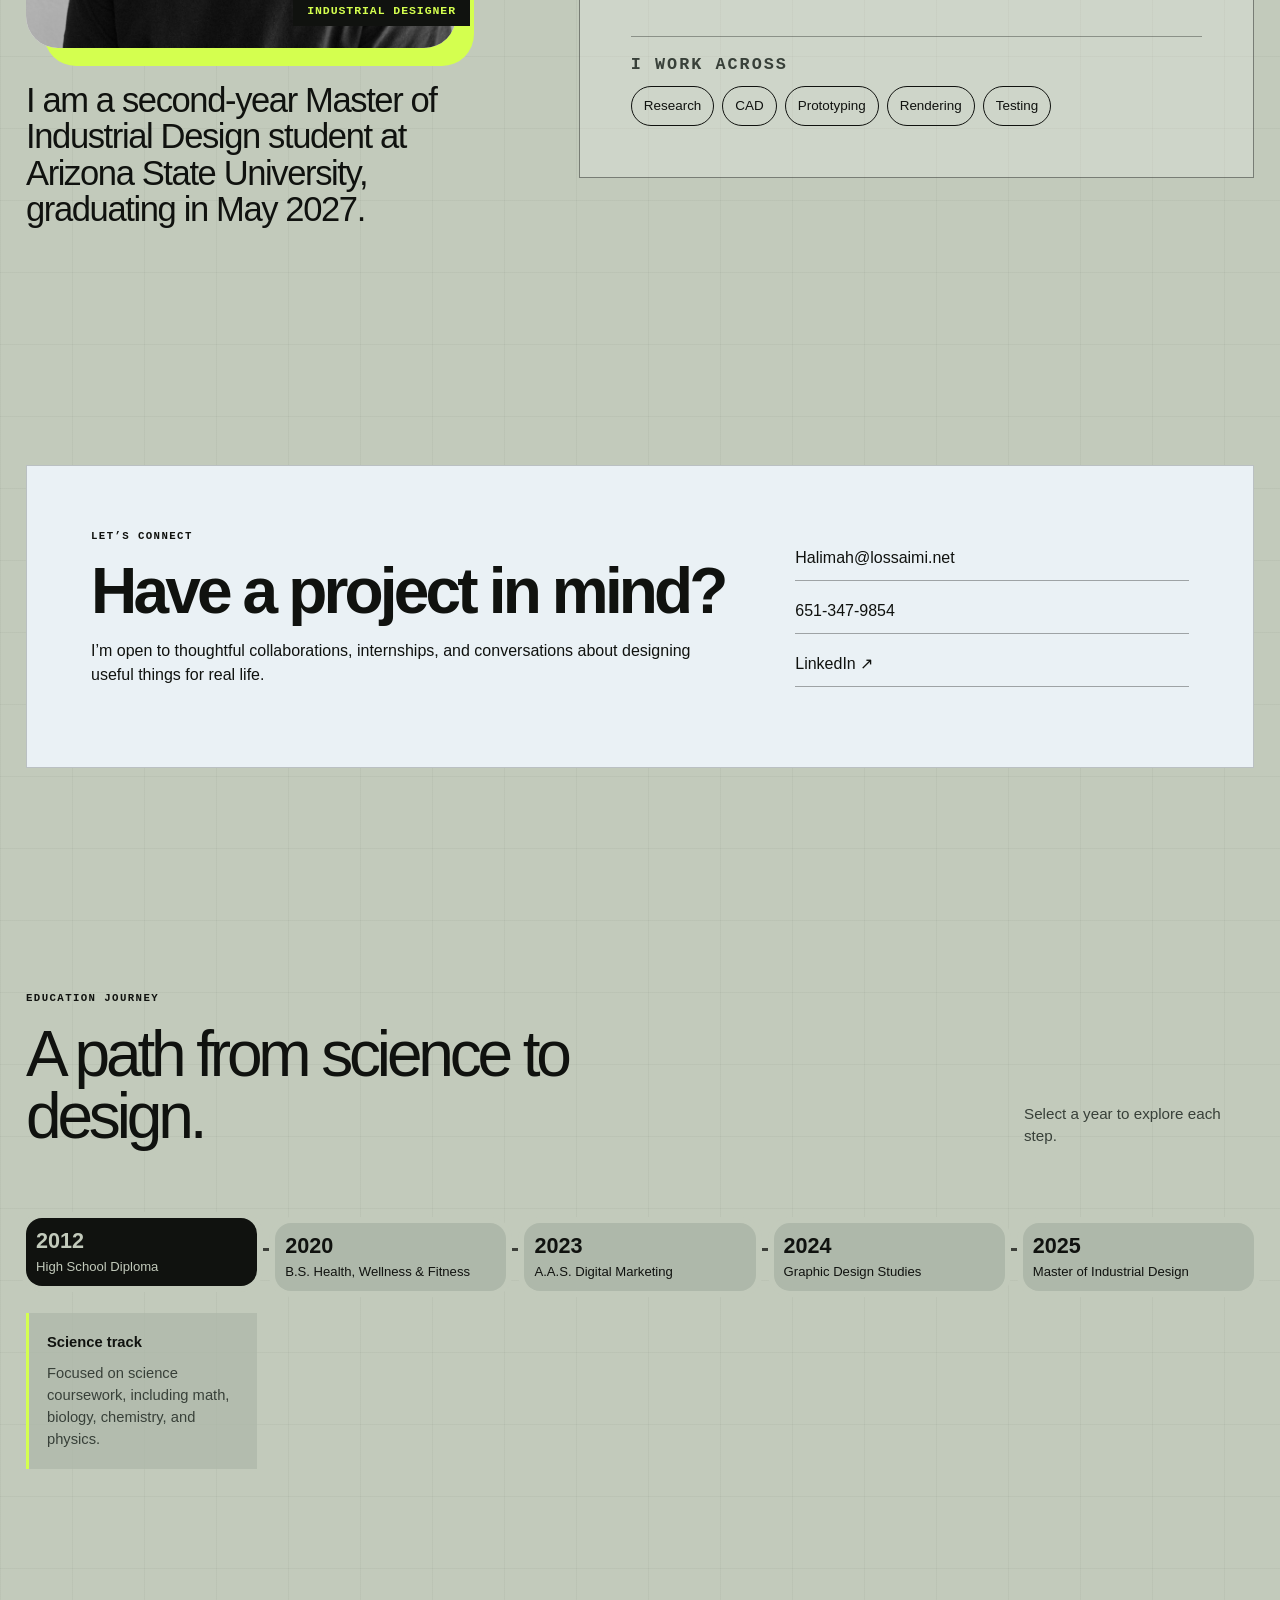
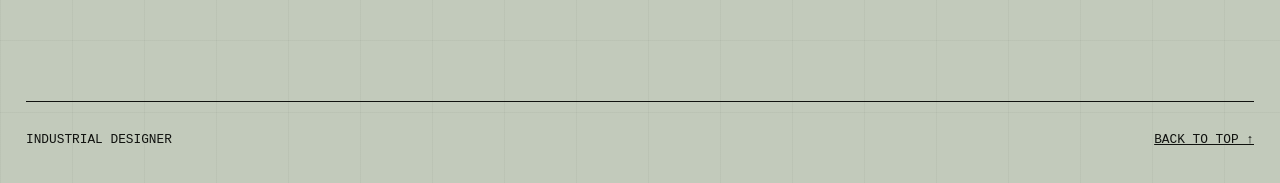
==== commit d8216443: "Enlarge hero portrait and align drawn bottom with section boundary" ====
--- a/index.html
+++ b/index.html
@@ -9,8 +9,9 @@
 <style>
 .portrait-home .hero {
   --hero-gutter:max(32px,calc((100% - var(--max))/2));
+  --portrait-size:min(72vw,980px);
   width:100%; max-width:none; margin:0;
-  min-height:max(700px,88svh,min(67vw,900px));
+  min-height:max(700px,88svh,var(--portrait-size));
   padding:80px var(--hero-gutter);
   align-items:flex-end; text-align:left; overflow:hidden;
   background:linear-gradient(rgba(62,111,112,.13),rgba(62,111,112,.13));
@@ -20,13 +21,13 @@
 .portrait-home .hero-title { position:relative; z-index:3; width:49%; max-width:650px; }
 .portrait-home .hero .hero-title .eyebrow { position:static; width:auto; margin:0 0 28px; text-align:left; }
 .portrait-home .hero h1 { position:relative; width:100%; max-width:none; font-size:clamp(3.5rem,7vw,7rem); }
-.portrait-home .particle-sphere { position:absolute; width:min(67vw,900px); max-width:none; left:var(--hero-gutter); right:auto; top:50%; translate:0 -50%; opacity:1; filter:none; cursor:default; touch-action:pan-y; }
+.portrait-home .particle-sphere { position:absolute; width:var(--portrait-size); max-width:none; left:var(--hero-gutter); right:auto; top:auto; bottom:calc(var(--portrait-size) * -.035); translate:none; opacity:1; filter:none; cursor:default; touch-action:pan-y; }
 .portrait-home .particle-sphere canvas { touch-action:pan-y; }
 @media(max-width:780px) {
   .portrait-home .hero { --hero-gutter:18px; min-height:0; padding-block:35px 55px; align-items:stretch; gap:28px; }
   .portrait-home .hero-title { order:2; width:100%; max-width:100%; }
   .portrait-home .hero h1 { font-size:clamp(3rem,13vw,6rem); }
-  .portrait-home .particle-sphere { position:relative; order:1; width:min(100%,680px); flex-shrink:0; align-self:center; left:auto; right:auto; top:auto; translate:none; }
+  .portrait-home .particle-sphere { position:relative; order:1; width:min(100%,680px); flex-shrink:0; align-self:center; left:auto; right:auto; top:auto; bottom:auto; translate:none; }
 }
 </style>
 </head>
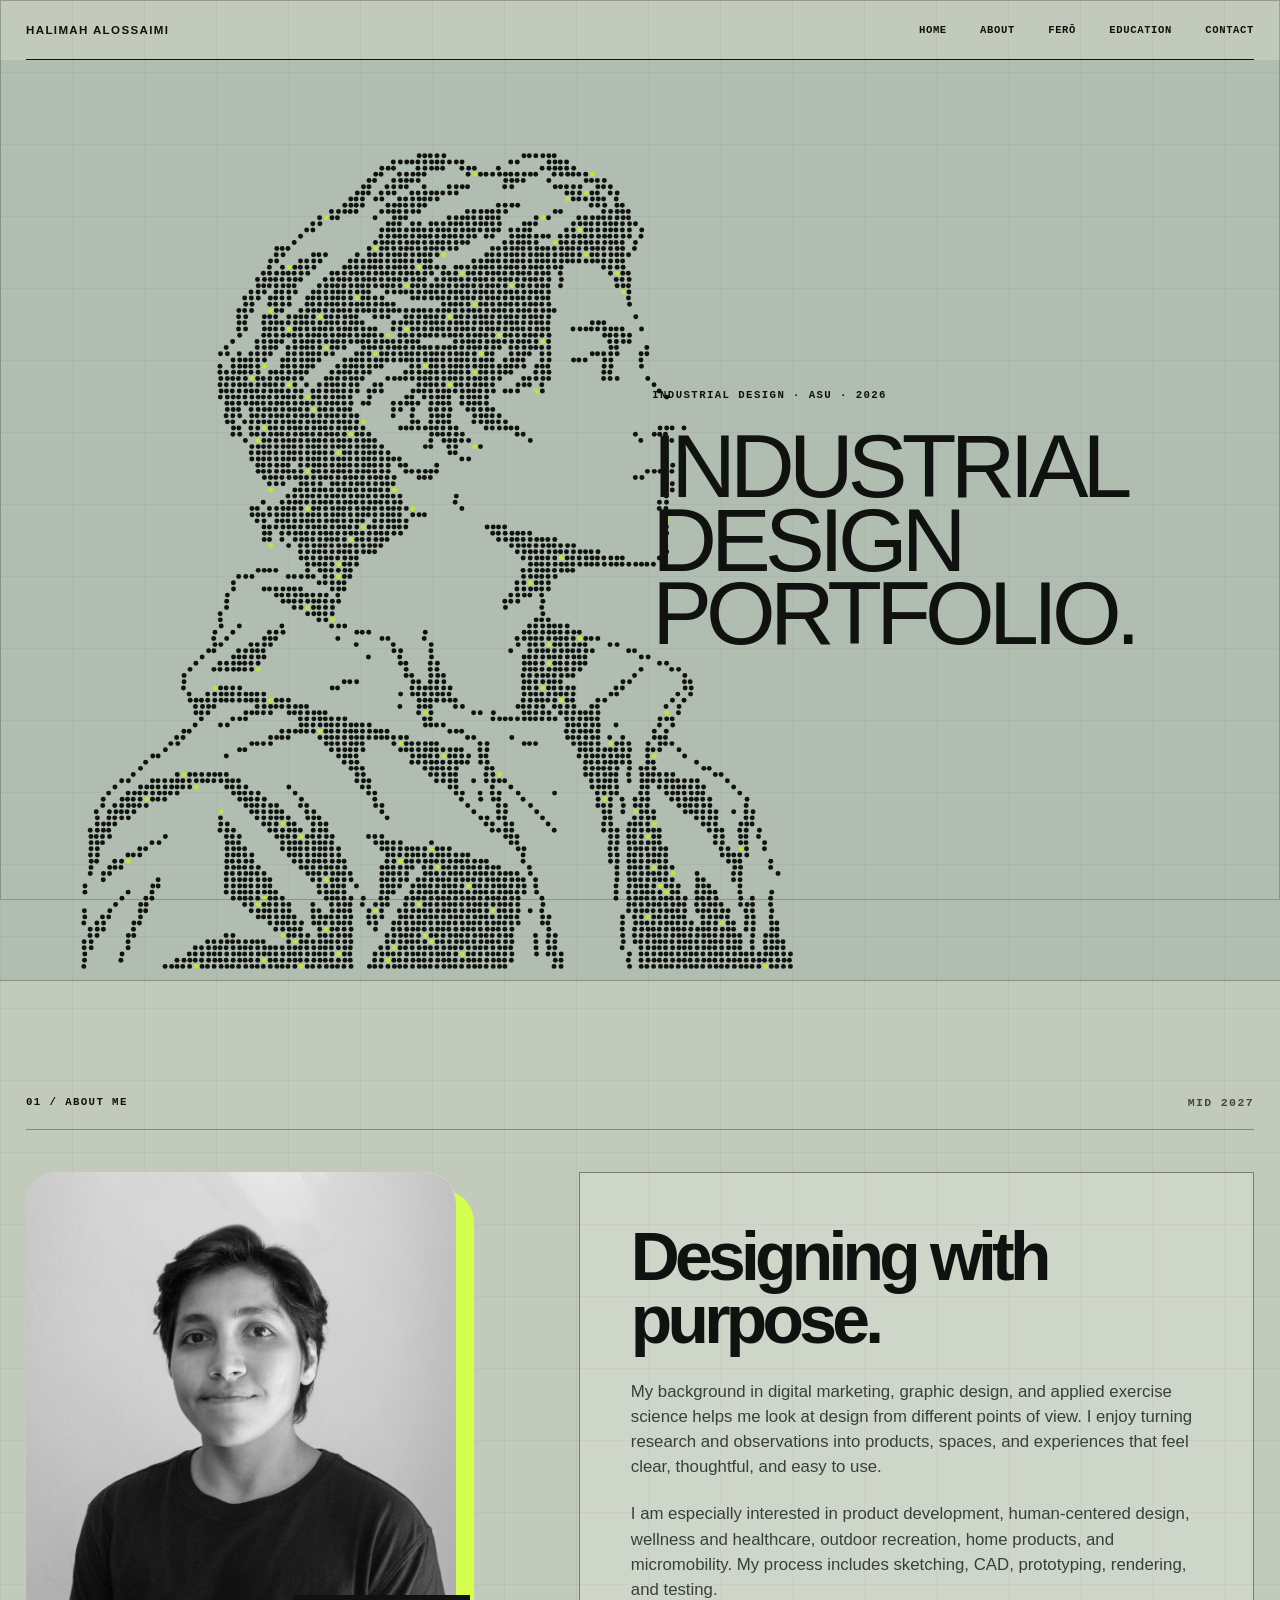
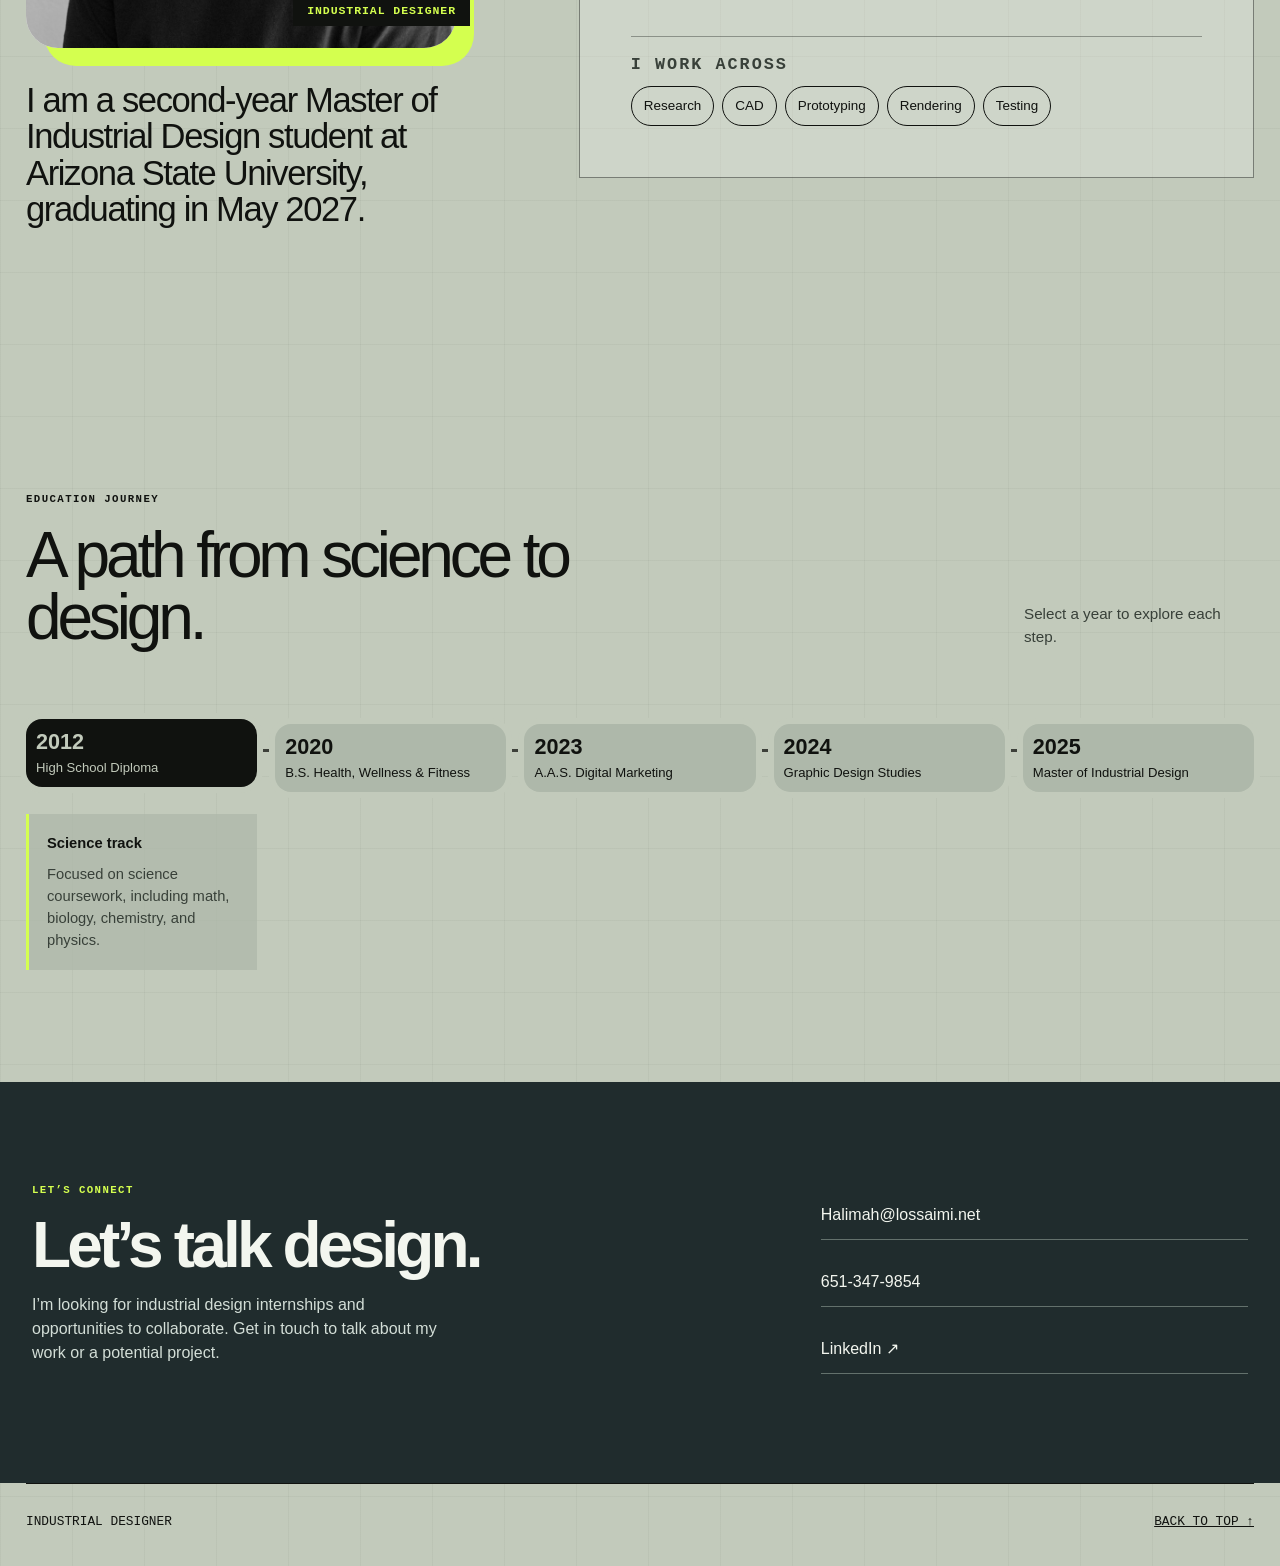
==== commit 6d541c22: "Move contact after education and restyle as graphite closing section" ====
--- a/index.html
+++ b/index.html
@@ -29,6 +29,16 @@
   .portrait-home .hero h1 { font-size:clamp(3rem,13vw,6rem); }
   .portrait-home .particle-sphere { position:relative; order:1; width:min(100%,680px); flex-shrink:0; align-self:center; left:auto; right:auto; top:auto; bottom:auto; translate:none; }
 }
+
+.portrait-home .contact-section { width:100%; max-width:none; margin:0; padding:clamp(64px,8vw,110px) max(32px,calc((100% - var(--max))/2)); background:#202c2d; color:#f3f6ef; }
+.portrait-home .contact-card { padding:0; background:transparent; border:0; gap:clamp(32px,6vw,90px); }
+.portrait-home .contact-card .eyebrow { color:#d4ff4f; }
+.portrait-home .contact-card h2 { color:#f3f6ef; }
+.portrait-home .contact-card p:not(.eyebrow) { color:#d3ded7; max-width:48ch; }
+.portrait-home .contact-details a { color:#f3f6ef; border-color:#63716c; padding-block:12px; }
+.portrait-home .contact-details a:hover,.portrait-home .contact-details a:focus-visible { color:#d4ff4f; border-color:#d4ff4f; }
+.portrait-home .site-footer { margin-top:0; }
+@media(max-width:780px) { .portrait-home .contact-section { padding-inline:18px; } }
 </style>
 </head>
 <body class="portrait-home">
@@ -83,20 +93,7 @@
     </section>
 
 
-    <section id="contact" class="contact-section shell" aria-labelledby="contact-title">
-      <div class="contact-card">
-        <div>
-          <p class="eyebrow">Let’s connect</p>
-          <h2 id="contact-title">Have a project in mind?</h2>
-          <p>I’m open to thoughtful collaborations, internships, and conversations about designing useful things for real life.</p>
-        </div>
-        <div class="contact-details">
-          <a href="mailto:Halimah@lossaimi.net">Halimah@lossaimi.net</a>
-          <a href="tel:+16513479854">651-347-9854</a>
-          <a href="https://www.linkedin.com/in/halimahalossaimi" target="_blank" rel="noreferrer">LinkedIn ↗</a>
-        </div>
-      </div>
-    </section>
+
 
     <section id="education" class="education-section shell" aria-labelledby="education-title">
       <div class="section-heading">
@@ -159,6 +156,20 @@
         </article>
       </div>
     </section>
+    <section id="contact" class="contact-section shell" aria-labelledby="contact-title">
+      <div class="contact-card">
+        <div>
+          <p class="eyebrow">Let’s connect</p>
+          <h2 id="contact-title">Let’s talk design.</h2>
+          <p>I’m looking for industrial design internships and opportunities to collaborate. Get in touch to talk about my work or a potential project.</p>
+        </div>
+        <div class="contact-details">
+          <a href="mailto:Halimah@lossaimi.net">Halimah@lossaimi.net</a>
+          <a href="tel:+16513479854">651-347-9854</a>
+          <a href="https://www.linkedin.com/in/halimahalossaimi" target="_blank" rel="noreferrer">LinkedIn ↗</a>
+        </div>
+      </div>
+    </section>
   </main>
 
   <footer class="site-footer shell">
